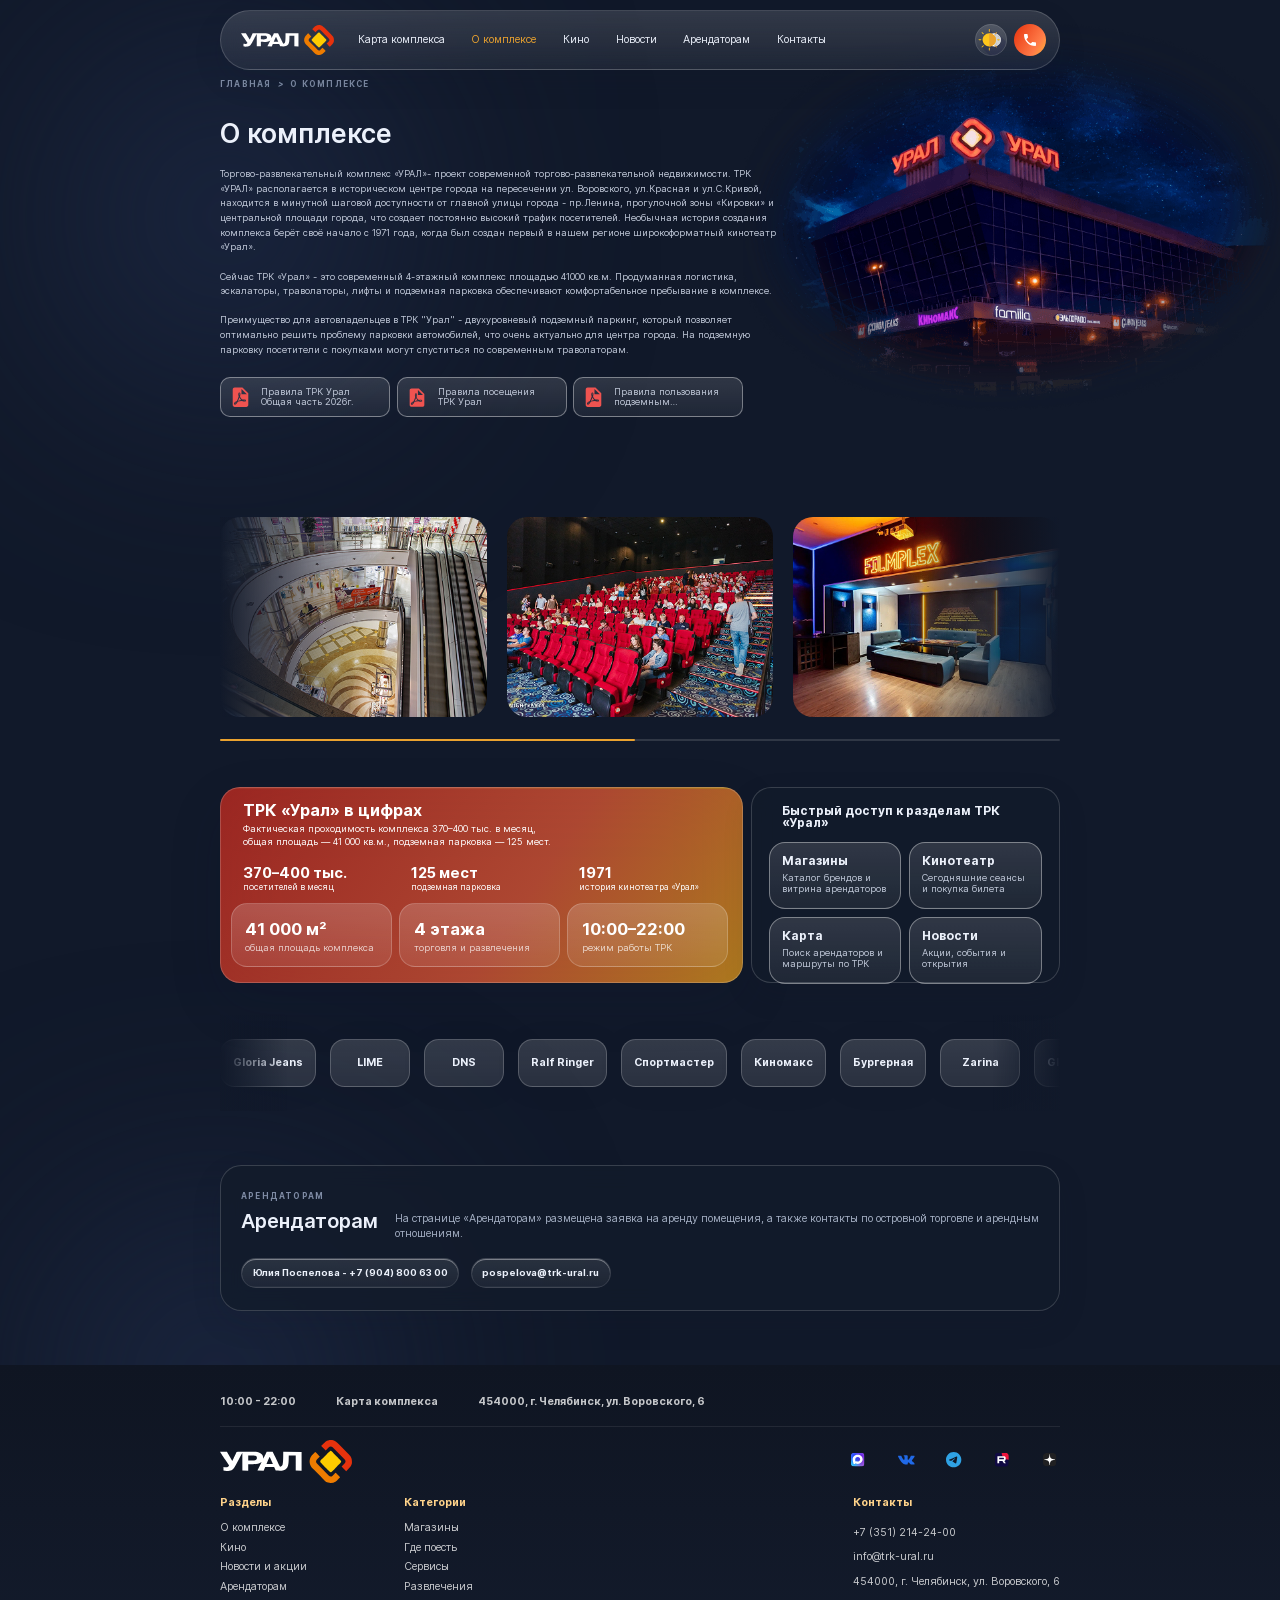
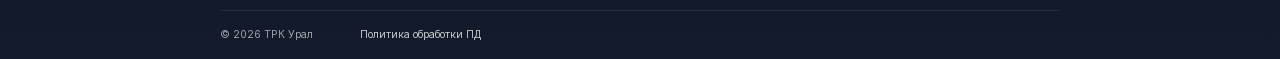
==== about.html @ a455db16 "added pages" ====
<!DOCTYPE html>
<html lang="en">
<head>
    <meta charset="UTF-8">
    <meta name="viewport" content="width=device-width, initial-scale=1.0">
    <link rel="shortcut icon" href="images/svg/favicon.svg" type="image/x-icon">
    <title>ТРК Урал</title>
    <link rel="stylesheet" href="css/normalize.css">
    <link rel="stylesheet" href="js/swiper/swiper-bundle.css">
    <link rel="stylesheet" href="js/fancybox/fancybox.css">
    <link rel="stylesheet" href="css/style.css">
</head>
<body class="dark">
    <header class="header">
        <div class="container header__content">
            <button class="header__burger-btn"><span></span><span></span><span></span></button>
            <a href="index.html" class="header-logo">
                <img src="images/svg/logo.svg" alt="" class="dark-element">
                <img src="images/svg/logo-light.svg" alt="" class="light-element">
            </a>
            <nav class="menu">
                <ul>
                    <li><a href="maps.html">Карта комплекса</a></li>
                    <li><a href="about.html" class="active">О комплексе</a></li>
                    <li><a href="javascript:void(0)">Кино</a></li>
                    <li><a href="news.html">Новости</a></li>
                    <li><a href="rents.html">Арендаторам</a></li>
                    <li><a href="contacts.html">Контакты</a></li>
                </ul>
            </nav>
            <div class="header__buttons">
                <button class="theme-change">
                    <img src="images/svg/theme-change.svg" alt="" class="dark-element">
                    <img src="images/svg/theme-change-light.svg" alt="" class="light-element">
                </button>
                <a href="tel:+73512142400" class="phone">
                    <img src="images/svg/phone.svg" alt="">
                    <span>+7 (351) 214-24-00</span>
                </a>
            </div>
        </div>
    </header>
    <div class="burger">
        <div class="container burger__wrapper">
            <div class="burger__content">
                <nav class="menu">
                    <ul>
                        <li><a href="maps.html">Карта комплекса</a></li>
                        <li><a href="about.html" class="active">О комплексе</a></li>
                        <li><a href="javascript:void(0)">Кино</a></li>
                        <li><a href="news.html">Новости</a></li>
                        <li><a href="rents.html">Арендаторам</a></li>
                        <li><a href="contacts.html">Контакты</a></li>
                    </ul>
                </nav>
                <a href="tel:+73512142400" class="phone">
                    <img src="images/svg/phone.svg" alt="">
                    <span>+7 (351) 214-24-00</span>
                </a>
                <div class="socials">
                    <a href="javascript:void(0)" class="socials__item">
                        <img src="images/svg/max-icon.svg" alt="">
                    </a>
                    <a href="javascript:void(0)" class="socials__item">
                        <img src="images/svg/vk-icon.svg" alt="">
                    </a>
                    <a href="javascript:void(0)" class="socials__item">
                        <img src="images/svg/tg-icon.svg" alt="">
                    </a>
                    <a href="javascript:void(0)" class="socials__item">
                        <img src="images/svg/rutube-icon.svg" alt="">
                    </a>
                    <a href="javascript:void(0)" class="socials__item">
                        <img src="images/svg/dzen-icon.svg" alt="">
                    </a>
                </div>
            </div>
        </div>
    </div>
    <main>
        <div class="container">
            <div class="breadcrumb">
                <div class="breadcrumb__content">
                    <div class="breadcrumb__item">
                        <a href="index.html">
                            <span>Главная</span>
                        </a>
                        <i>&nbsp;&gt;&nbsp;&nbsp;</i>
                    </div>
                    <div class="breadcrumb__item">
                        <span>О комплексе</span>
                    </div>
                </div>
                <div class="bg-light"></div>
            </div>
            <h1 class="title">О комплексе</h1>
            <section class="about">
                <div class="about__content">
                    <div class="about-text">
                        Торгово-развлекательный комплекс «УРАЛ»- проект современной торгово-развлекательной недвижимости. ТРК «УРАЛ» располагается в историческом центре города на пересечении ул. Воровского, ул.Красная и ул.С.Кривой, находится в минутной шаговой доступности от главной улицы города - пр.Ленина, прогулочной зоны «Кировки» и центральной площади города, что создает постоянно высокий трафик посетителей. Необычная история создания комплекса берёт своё начало с 1971 года, когда был создан первый в нашем регионе широкоформатный кинотеатр «Урал».
                        <br><br>Сейчас ТРК «Урал» - это современный 4-этажный комплекс площадью 41000 кв.м. Продуманная логистика, эскалаторы, траволаторы, лифты и подземная парковка обеспечивают комфортабельное пребывание в комплексе.
                        <br><br>Преимущество для автовладельцев в ТРК "Урал" - двухуровневый подземный паркинг, который позволяет оптимально решить проблему парковки автомобилей, что очень актуально для центра города. На подземную парковку посетители с покупками могут спуститься по современным траволаторам.
                    </div>
                    <div class="about__files">
                        <a href="javascript:void(0)" class="about__file"><span>Правила ТРК Урал Общая часть 2026г.</span></a>
                        <a href="javascript:void(0)" class="about__file"><span>Правила посещения ТРК Урал</span></a>
                        <a href="javascript:void(0)" class="about__file"><span>Правила пользования подземным паркингом</span></a>
                    </div>
                </div>
                <div class="about-image">
                    <picture class="dark-element">
                        <source srcset="images/about-img-mob.png" media="(max-width: 768px)">
                        <img src="images/about-img.png" alt="">
                    </picture>
                    <picture class="light-element">
                        <source srcset="images/about-img-light-mob.png" media="(max-width: 768px)">
                        <img src="images/about-img-light.png" alt="">
                    </picture>
                </div>
            </section>
            <section class="gallery">
                <div class="gallery__slider">
                    <div class="gallery-shadow"></div>
                    <div class="swiper">
                        <div class="swiper-wrapper">
                            <div class="swiper-slide">
                                <a href="images/gallery-img-1.jpg" class="gallery__item" data-fancybox="gallery">
                                    <img src="images/gallery-img-1.jpg" alt="">
                                </a>
                            </div>
                            <div class="swiper-slide">
                                <a href="images/gallery-img-2.jpg" class="gallery__item" data-fancybox="gallery">
                                    <img src="images/gallery-img-2.jpg" alt="">
                                </a>
                            </div>
                            <div class="swiper-slide">
                                <a href="images/gallery-img-3.jpg" class="gallery__item" data-fancybox="gallery">
                                    <img src="images/gallery-img-3.jpg" alt="">
                                </a>
                            </div>
                            <div class="swiper-slide">
                                <a href="images/gallery-img-1.jpg" class="gallery__item" data-fancybox="gallery">
                                    <img src="images/gallery-img-1.jpg" alt="">
                                </a>
                            </div>
                            <div class="swiper-slide">
                                <a href="images/gallery-img-2.jpg" class="gallery__item" data-fancybox="gallery">
                                    <img src="images/gallery-img-2.jpg" alt="">
                                </a>
                            </div>
                            <div class="swiper-slide">
                                <a href="images/gallery-img-3.jpg" class="gallery__item" data-fancybox="gallery">
                                    <img src="images/gallery-img-3.jpg" alt="">
                                </a>
                            </div>
                        </div>
                    </div>
                    <div class="slider-progressbar"></div>
                    <div class="gallery-shadow"></div>
                </div>
            </section>
            <section class="introduction">
                <div class="introduction__wrapper">
                    <div class="introduction__content">
                        <div class="introduction-stats">
                            <h3>ТРК «Урал» в цифрах</h3>
                            <p>Фактическая проходимость комплекса 370–400 тыс. в месяц, <br>общая площадь — 41 000 кв.м., подземная парковка — 125 мест.</p>
                            <div class="introduction-stats__items">
                                <div class="introduction-stats__item">
                                    <p>370–400 тыс.</p>
                                    <span>посетителей в месяц</span>
                                </div>
                                <div class="introduction-stats__item">
                                    <p>125 мест</p>
                                    <span>подземная парковка</span>
                                </div>
                                <div class="introduction-stats__item">
                                    <p>1971</p>
                                    <span>история кинотеатра «Урал»</span>
                                </div>
                            </div>
                            <div class="introduction-info">
                                <div class="introduction-info__item">
                                    <p>41 000 м²</p>
                                    <span>общая площадь комплекса</span>
                                </div>
                                <div class="introduction-info__item">
                                    <p>4 этажа</p>
                                    <span>торговля и развлечения</span>
                                </div>
                                <div class="introduction-info__item">
                                    <p>10:00–22:00</p>
                                    <span>режим работы ТРК</span>
                                </div>
                            </div>
                        </div>
                        <div class="introduction-quick">
                            <h3>Быстрый доступ к разделам ТРК «Урал»</h3>
                            <div class="introduction-quick__items">
                                <a href="shops.html" class="introduction-quick__item">
                                    Магазины
                                    <span>Каталог брендов и витрина арендаторов</span>
                                </a>
                                <a href="javascript:void(0)" class="introduction-quick__item">
                                    Кинотеатр
                                    <span>Сегодняшние сеансы и покупка билета</span>
                                </a>
                                <a href="maps.html" class="introduction-quick__item">
                                    Карта
                                    <span>Поиск арендаторов и маршруты по ТРК</span>
                                </a>
                                <a href="news.html" class="introduction-quick__item">
                                    Новости
                                    <span>Акции, события и открытия</span>
                                </a>
                            </div>
                        </div>
                    </div>
                    <div class="shops-list">
                        <div class="shops-list-shadow"></div>
                        <div class="swiper shops-list__slider">
                            <div class="swiper-wrapper">
                                <div class="swiper-slide"><a href="shop.html" class="shops-list__item">Zarina</a></div>
                                <div class="swiper-slide"><a href="shop.html" class="shops-list__item">Gloria Jeans</a></div>
                                <div class="swiper-slide"><a href="shop.html" class="shops-list__item">LIME</a></div>
                                <div class="swiper-slide"><a href="shop.html" class="shops-list__item">DNS</a></div>
                                <div class="swiper-slide"><a href="shop.html" class="shops-list__item">Ralf Ringer</a></div>
                                <div class="swiper-slide"><a href="shop.html" class="shops-list__item">Спортмастер</a></div>
                                <div class="swiper-slide"><a href="shop.html" class="shops-list__item">Киномакс</a></div>
                                <div class="swiper-slide"><a href="shop.html" class="shops-list__item">Бургерная</a></div>
                                <div class="swiper-slide"><a href="shop.html" class="shops-list__item">Zarina</a></div>
                                <div class="swiper-slide"><a href="shop.html" class="shops-list__item">Gloria Jeans</a></div>
                                <div class="swiper-slide"><a href="shop.html" class="shops-list__item">LIME</a></div>
                                <div class="swiper-slide"><a href="shop.html" class="shops-list__item">DNS</a></div>
                                <div class="swiper-slide"><a href="shop.html" class="shops-list__item">Ralf Ringer</a></div>
                                <div class="swiper-slide"><a href="shop.html" class="shops-list__item">Спортмастер</a></div>
                                <div class="swiper-slide"><a href="shop.html" class="shops-list__item">Киномакс</a></div>
                                <div class="swiper-slide"><a href="shop.html" class="shops-list__item">Бургерная</a></div>
                            </div>
                        </div>
                        <div class="shops-list-shadow"></div>
                    </div>
                </div>
            </section>
            <section class="rent-connect">
                <div class="rent-connect__content">
                    <h2 class="title-mini">Арендаторам</h2>
                    <div class="rent-connect__block">
                        <p class="title">Арендаторам</p>
                        <p class="rent-connect-text">На странице «Арендаторам» размещена заявка на аренду помещения, а также контакты по островной торговле и арендным отношениям.</p>
                    </div>
                    <div class="rent-connect__buttons">
                        <a href="tel:+79048006300" class="btn btn-bold">Юлия Поспелова - +7 (904) 800 63 00</a>
                        <a href="mailto:" class="btn btn-bold">pospelova@trk-ural.ru</a>
                    </div>
                </div>
                <div class="bg-light"></div>
            </section>
        </div>
    </main>
    <footer class="footer">
        <div class="container footer__wrapper">
            <div class="footer-top">
                <p>10:00 - 22:00</p>
                <a href="maps.html">Карта комплекса</a>
                <p>454000, г. Челябинск, ул. Воровского, 6</p>
            </div>
            <div class="footer__content">
                <div class="footer__links">
                    <a href="index.html" class="footer-logo">
                        <img src="images/svg/logo.svg" alt="">
                    </a>
                    <div class="socials">
                        <a href="javascript:void(0)" class="socials__item">
                            <img src="images/svg/max-icon.svg" alt="">
                        </a>
                        <a href="javascript:void(0)" class="socials__item">
                            <img src="images/svg/vk-icon.svg" alt="">
                        </a>
                        <a href="javascript:void(0)" class="socials__item">
                            <img src="images/svg/tg-icon.svg" alt="">
                        </a>
                        <a href="javascript:void(0)" class="socials__item">
                            <img src="images/svg/rutube-icon.svg" alt="">
                        </a>
                        <a href="javascript:void(0)" class="socials__item">
                            <img src="images/svg/dzen-icon.svg" alt="">
                        </a>
                    </div>
                </div>
                <div class="footer__menus">
                    <nav class="menu">
                        <p>Разделы</p>
                        <ul>
                            <li><a href="about.html">О комплексе</a></li>
                            <li><a href="javascript:void(0)">Кино</a></li>
                            <li><a href="news.html">Новости и акции</a></li>
                            <li><a href="rents.html">Арендаторам</a></li>
                        </ul>
                    </nav>
                    <nav class="menu">
                        <p>Категории</p>
                        <ul>
                            <li><a href="shops.html">Магазины</a></li>
                            <li><a href="shops.html">Где поесть</a></li>
                            <li><a href="shops.html">Сервисы</a></li>
                            <li><a href="shops.html">Развлечения</a></li>
                        </ul>
                    </nav>
                    <nav class="menu">
                        <p>Контакты</p>
                        <ul>
                            <li><a href="tel:+73512142400">+7 (351) 214-24-00</a></li>
                            <li><a href="mailto:info@trk-ural.ru">info@trk-ural.ru</a></li>
                            <li><a href="https://2gis.ru/chelyabinsk/search/%D0%A3%D0%BB.%D0%B2%D0%BE%D1%80%D0%BE%D0%B2%D1%81%D0%BA%D0%BE%D0%B3%D0%BE%206/firm/2111590608523434/61.394081%2C55.1573" target="_blank">454000, г. Челябинск, ул. Воровского, 6</a></li>
                        </ul>
                    </nav>
                </div>
            </div>
            <div class="footer-bottom">
                <p class="footer-copyright">© 2026 ТРК Урал</p>
                <a href="javascript:void(0)">Политика обработки ПД</a>
            </div>
        </div>
    </footer>
    <div class="up up-invisible">
        <svg viewBox="0 0 52 52" fill="none" xmlns="http://www.w3.org/2000/svg" class="dark-element">
            <circle cx="26" cy="26" r="26" fill="#F3F0F5" fill-opacity="0.2"/>
            <path d="M19 26L26 19M26 19L33 26M26 19V33" stroke="#121926" stroke-width="2" stroke-linecap="round" stroke-linejoin="round"/>
        </svg>
        <svg viewBox="0 0 52 52" fill="none" xmlns="http://www.w3.org/2000/svg" class="light-element">
            <circle cx="26" cy="26" r="26" fill="#A6A8AA" fill-opacity="0.2"/>
            <path d="M19 26L26 19M26 19L33 26M26 19V33" stroke="#121926" stroke-width="2" stroke-linecap="round" stroke-linejoin="round"/>
        </svg>
    </div>
    <script src="js/jquery/jquery-3.7.1.min.js"></script>
    <script src="js/jquery/jquery.form.min.js"></script>
    <script src="js/jquery/jquery.inputmask.min.js"></script>
    <script src="js/swiper/swiper-bundle.js"></script>
    <script src="js/fancybox/fancybox.umd.js"></script>
    <script src="js/index.js"></script>
</body>
</html>
---- css/style.css ----
@font-face {
  font-family: "Inter";
  src: url("../fonts/Inter/Inter-BoldItalic.eot");
  src: local("Inter Bold Italic"), local("Inter-BoldItalic"), url("../fonts/Inter/Inter-BoldItalic.eot?#iefix") format("embedded-opentype"), url("../fonts/Inter/Inter-BoldItalic.woff2") format("woff2"), url("../fonts/Inter/Inter-BoldItalic.woff") format("woff"), url("../fonts/Inter/Inter-BoldItalic.ttf") format("truetype");
  font-weight: bold;
  font-style: italic;
}
@font-face {
  font-family: "Inter";
  src: url("../fonts/Inter/Inter-MediumItalic.eot");
  src: local("Inter Medium Italic"), local("Inter-MediumItalic"), url("../fonts/Inter/Inter-MediumItalic.eot?#iefix") format("embedded-opentype"), url("../fonts/Inter/Inter-MediumItalic.woff2") format("woff2"), url("../fonts/Inter/Inter-MediumItalic.woff") format("woff"), url("../fonts/Inter/Inter-MediumItalic.ttf") format("truetype");
  font-weight: 500;
  font-style: italic;
}
@font-face {
  font-family: "Inter";
  src: url("../fonts/Inter/Inter-ThinItalicBETA.eot");
  src: local("Inter Thin Italic BETA"), local("Inter-ThinItalicBETA"), url("../fonts/Inter/Inter-ThinItalicBETA.eot?#iefix") format("embedded-opentype"), url("../fonts/Inter/Inter-ThinItalicBETA.woff2") format("woff2"), url("../fonts/Inter/Inter-ThinItalicBETA.woff") format("woff"), url("../fonts/Inter/Inter-ThinItalicBETA.ttf") format("truetype");
  font-weight: 100;
  font-style: italic;
}
@font-face {
  font-family: "Inter";
  src: url("../fonts/Inter/Inter-Regular.eot");
  src: local("Inter Regular"), local("Inter-Regular"), url("../fonts/Inter/Inter-Regular.eot?#iefix") format("embedded-opentype"), url("../fonts/Inter/Inter-Regular.woff2") format("woff2"), url("../fonts/Inter/Inter-Regular.woff") format("woff"), url("../fonts/Inter/Inter-Regular.ttf") format("truetype");
  font-weight: normal;
  font-style: normal;
}
@font-face {
  font-family: "Inter";
  src: url("../fonts/Inter/Inter-Black.eot");
  src: local("Inter Black"), local("Inter-Black"), url("../fonts/Inter/Inter-Black.eot?#iefix") format("embedded-opentype"), url("../fonts/Inter/Inter-Black.woff2") format("woff2"), url("../fonts/Inter/Inter-Black.woff") format("woff"), url("../fonts/Inter/Inter-Black.ttf") format("truetype");
  font-weight: 900;
  font-style: normal;
}
@font-face {
  font-family: "Inter";
  src: url("../fonts/Inter/Inter-BlackItalic.eot");
  src: local("Inter Black Italic"), local("Inter-BlackItalic"), url("../fonts/Inter/Inter-BlackItalic.eot?#iefix") format("embedded-opentype"), url("../fonts/Inter/Inter-BlackItalic.woff2") format("woff2"), url("../fonts/Inter/Inter-BlackItalic.woff") format("woff"), url("../fonts/Inter/Inter-BlackItalic.ttf") format("truetype");
  font-weight: 900;
  font-style: italic;
}
@font-face {
  font-family: "Inter";
  src: url("../fonts/Inter/Inter-LightBETA.eot");
  src: local("Inter Light BETA"), local("Inter-LightBETA"), url("../fonts/Inter/Inter-LightBETA.eot?#iefix") format("embedded-opentype"), url("../fonts/Inter/Inter-LightBETA.woff2") format("woff2"), url("../fonts/Inter/Inter-LightBETA.woff") format("woff"), url("../fonts/Inter/Inter-LightBETA.ttf") format("truetype");
  font-weight: 300;
  font-style: normal;
}
@font-face {
  font-family: "Inter";
  src: url("../fonts/Inter/Inter-SemiBold.eot");
  src: local("Inter Semi Bold"), local("Inter-SemiBold"), url("../fonts/Inter/Inter-SemiBold.eot?#iefix") format("embedded-opentype"), url("../fonts/Inter/Inter-SemiBold.woff2") format("woff2"), url("../fonts/Inter/Inter-SemiBold.woff") format("woff"), url("../fonts/Inter/Inter-SemiBold.ttf") format("truetype");
  font-weight: 600;
  font-style: normal;
}
@font-face {
  font-family: "Inter";
  src: url("../fonts/Inter/Inter-ExtraBoldItalic.eot");
  src: local("Inter Extra Bold Italic"), local("Inter-ExtraBoldItalic"), url("../fonts/Inter/Inter-ExtraBoldItalic.eot?#iefix") format("embedded-opentype"), url("../fonts/Inter/Inter-ExtraBoldItalic.woff2") format("woff2"), url("../fonts/Inter/Inter-ExtraBoldItalic.woff") format("woff"), url("../fonts/Inter/Inter-ExtraBoldItalic.ttf") format("truetype");
  font-weight: 800;
  font-style: italic;
}
@font-face {
  font-family: "Inter";
  src: url("../fonts/Inter/Inter-Bold.eot");
  src: local("Inter Bold"), local("Inter-Bold"), url("../fonts/Inter/Inter-Bold.eot?#iefix") format("embedded-opentype"), url("../fonts/Inter/Inter-Bold.woff2") format("woff2"), url("../fonts/Inter/Inter-Bold.woff") format("woff"), url("../fonts/Inter/Inter-Bold.ttf") format("truetype");
  font-weight: bold;
  font-style: normal;
}
@font-face {
  font-family: "Inter";
  src: url("../fonts/Inter/Inter-ExtraLightItalicBETA.eot");
  src: local("Inter Extra Light Italic BETA"), local("Inter-ExtraLightItalicBETA"), url("../fonts/Inter/Inter-ExtraLightItalicBETA.eot?#iefix") format("embedded-opentype"), url("../fonts/Inter/Inter-ExtraLightItalicBETA.woff2") format("woff2"), url("../fonts/Inter/Inter-ExtraLightItalicBETA.woff") format("woff"), url("../fonts/Inter/Inter-ExtraLightItalicBETA.ttf") format("truetype");
  font-weight: 200;
  font-style: italic;
}
@font-face {
  font-family: "Inter";
  src: url("../fonts/Inter/Inter-ExtraLightBETA.eot");
  src: local("Inter Extra Light BETA"), local("Inter-ExtraLightBETA"), url("../fonts/Inter/Inter-ExtraLightBETA.eot?#iefix") format("embedded-opentype"), url("../fonts/Inter/Inter-ExtraLightBETA.woff2") format("woff2"), url("../fonts/Inter/Inter-ExtraLightBETA.woff") format("woff"), url("../fonts/Inter/Inter-ExtraLightBETA.ttf") format("truetype");
  font-weight: 200;
  font-style: normal;
}
@font-face {
  font-family: "Inter";
  src: url("../fonts/Inter/Inter-ExtraBold.eot");
  src: local("Inter Extra Bold"), local("Inter-ExtraBold"), url("../fonts/Inter/Inter-ExtraBold.eot?#iefix") format("embedded-opentype"), url("../fonts/Inter/Inter-ExtraBold.woff2") format("woff2"), url("../fonts/Inter/Inter-ExtraBold.woff") format("woff"), url("../fonts/Inter/Inter-ExtraBold.ttf") format("truetype");
  font-weight: 800;
  font-style: normal;
}
@font-face {
  font-family: "Inter";
  src: url("../fonts/Inter/Inter-ThinBETA.eot");
  src: local("Inter Thin BETA"), local("Inter-ThinBETA"), url("../fonts/Inter/Inter-ThinBETA.eot?#iefix") format("embedded-opentype"), url("../fonts/Inter/Inter-ThinBETA.woff2") format("woff2"), url("../fonts/Inter/Inter-ThinBETA.woff") format("woff"), url("../fonts/Inter/Inter-ThinBETA.ttf") format("truetype");
  font-weight: 100;
  font-style: normal;
}
@font-face {
  font-family: "Inter";
  src: url("../fonts/Inter/Inter-LightItalicBETA.eot");
  src: local("Inter Light Italic BETA"), local("Inter-LightItalicBETA"), url("../fonts/Inter/Inter-LightItalicBETA.eot?#iefix") format("embedded-opentype"), url("../fonts/Inter/Inter-LightItalicBETA.woff2") format("woff2"), url("../fonts/Inter/Inter-LightItalicBETA.woff") format("woff"), url("../fonts/Inter/Inter-LightItalicBETA.ttf") format("truetype");
  font-weight: 300;
  font-style: italic;
}
@font-face {
  font-family: "Inter";
  src: url("../fonts/Inter/Inter-Italic.eot");
  src: local("Inter Italic"), local("Inter-Italic"), url("../fonts/Inter/Inter-Italic.eot?#iefix") format("embedded-opentype"), url("../fonts/Inter/Inter-Italic.woff2") format("woff2"), url("../fonts/Inter/Inter-Italic.woff") format("woff"), url("../fonts/Inter/Inter-Italic.ttf") format("truetype");
  font-weight: normal;
  font-style: italic;
}
@font-face {
  font-family: "Inter";
  src: url("../fonts/Inter/Inter-SemiBoldItalic.eot");
  src: local("Inter Semi Bold Italic"), local("Inter-SemiBoldItalic"), url("../fonts/Inter/Inter-SemiBoldItalic.eot?#iefix") format("embedded-opentype"), url("../fonts/Inter/Inter-SemiBoldItalic.woff2") format("woff2"), url("../fonts/Inter/Inter-SemiBoldItalic.woff") format("woff"), url("../fonts/Inter/Inter-SemiBoldItalic.ttf") format("truetype");
  font-weight: 600;
  font-style: italic;
}
@font-face {
  font-family: "Inter";
  src: url("../fonts/Inter/Inter-Medium.eot");
  src: local("Inter Medium"), local("Inter-Medium"), url("../fonts/Inter/Inter-Medium.eot?#iefix") format("embedded-opentype"), url("../fonts/Inter/Inter-Medium.woff2") format("woff2"), url("../fonts/Inter/Inter-Medium.woff") format("woff"), url("../fonts/Inter/Inter-Medium.ttf") format("truetype");
  font-weight: 500;
  font-style: normal;
}
html {
  overflow-x: hidden;
  font-size: 0.5208333333vw;
}
@media (max-width: 992px) {
  html {
    font-size: 1.3020833333vw;
  }
}
@media (max-width: 768px) {
  html {
    font-size: 1.7361111111vw;
  }
}
@media (max-width: 576px) {
  html {
    font-size: 2.6666666667vw;
  }
}

*:has(> .dark-element),
*:has(> .light-element) {
  position: relative;
}

.dark-element,
.light-element {
  transition: all 0.2s linear;
}

body:not(.light), body.dark {
  --color-background: #11192A;
  --color-primary: #ECF1FB;
  --color-secondary: #7F8CA5;
  --color-text: #A5B0C4;
  --color-text-secondary: #C2CADA;
  --color-block-background: rgba(19, 27, 43, 0.78);
  --color-block-border: rgba(255, 255, 255, 0.16);
}
body:not(.light) .light-element, body.dark .light-element {
  position: absolute;
  pointer-events: none;
  opacity: 0;
}
body.light {
  --color-background: #EEF3F9;
  --color-primary: #121926;
  --color-secondary: #8FA0BB;
  --color-text: #67748B;
  --color-text-secondary: #121926;
  --color-block-background: rgba(255, 255, 255, 0.78);
  --color-block-border: rgba(255, 255, 255, 0.52);
}
body.light .dark-element {
  position: absolute;
  pointer-events: none;
  opacity: 0;
}
body {
  font-family: "Inter", Arial, sans-serif;
  font-size: 1.6rem;
  background: var(--color-background);
  transition: background 0.2s linear;
  overflow-x: hidden;
}
body.noscroll {
  position: fixed;
  width: 100%;
  height: 100%;
  overflow-y: hidden;
}
body.index-page main {
  padding-top: 0;
}
body::-webkit-scrollbar {
  width: 1.5rem;
  background-color: var(--color-background);
}
@media (max-width: 992px) {
  body::-webkit-scrollbar {
    width: 1rem;
  }
}
body::-webkit-scrollbar-thumb {
  background-color: var(--color-secondary);
  border-radius: 0.5rem;
}

main {
  min-height: calc(100dvh - 44.1rem);
  box-sizing: border-box;
  padding-top: 11.7rem;
}
@media (max-width: 992px) {
  main {
    min-height: calc(100dvh - 38rem);
    padding-top: 7.6rem;
  }
}
@media (max-width: 768px) {
  main {
    min-height: calc(100dvh - 56.6rem);
  }
}
@media (max-width: 576px) {
  main {
    min-height: calc(100dvh - 61.8rem);
  }
}

h1, h2 {
  font-family: "Inter", Arial, sans-serif;
  font-weight: 600;
  color: #000;
}

h1 {
  font-size: 4rem;
  line-height: 3.5rem;
}
@media lg {
  h1 {
    font-size: 3rem;
    line-height: 2.5rem;
  }
}

h2 {
  font-size: 3rem;
  line-height: 2.5rem;
}
@media lg {
  h2 {
    font-weight: 500;
    font-size: 2.5rem;
    line-height: 2rem;
  }
}

p {
  font-weight: 400;
  font-size: 1.6rem;
  line-height: 2.2rem;
  margin: 0;
}
@media (max-width: 992px) {
  p {
    font-size: 1.4rem;
    line-height: 1.8rem;
  }
}

a {
  font-weight: 400;
  font-size: 1.6rem;
  text-decoration: none;
  color: #EAA22F;
  transition: all 0.2s linear;
}
a:hover {
  color: #FF5B47;
}

.container {
  max-width: 126rem;
  width: 100%;
  margin: 0 auto;
}
@media (max-width: 992px) {
  .container {
    width: calc(100% - 2.8rem);
    margin: 0 1.4rem;
  }
}

.theme-change {
  display: flex;
  width: 4.8rem;
  height: 4.8rem;
  background-color: transparent;
  padding: 0;
  border: none;
  border-radius: 50%;
  outline: none;
  cursor: pointer;
}
@media (max-width: 992px) {
  .theme-change {
    width: 4.2rem;
    height: 4.2rem;
  }
}
.theme-change img {
  width: 100%;
  height: 100%;
  object-fit: contain;
  object-position: center;
}

body:not(.light) .bg-light, body.dark .bg-light {
  opacity: 1;
}
body.light .bg-light {
  opacity: 0;
}

.bg-light {
  position: absolute;
  width: 47.7rem;
  height: 47.7rem;
  background-color: #1D2945;
  border-radius: 50%;
  filter: blur(125px);
  pointer-events: none;
  z-index: -1;
  transition: all 0.2s linear;
}
@media (max-width: 992px) {
  .bg-light {
    display: none;
  }
}

.anchor {
  position: absolute;
  top: -15rem;
}
@media (max-width: 992px) {
  .anchor {
    top: -10rem;
  }
}

body:not(.light) .btn, body.dark .btn {
  --color-btn-all: #EAA22F;
  --color-btn-all-border: rgba(255, 255, 255, 0.36);
  --color-btn-bold-border: rgba(255, 255, 255, 0.1);
  --color-btn-card: #fff;
  --color-btn-card-bg: linear-gradient(0deg, rgba(255, 255, 255, 0.12), rgba(255, 255, 255, 0.24));
  --color-btn-card-border: rgba(255, 255, 255, 0.36);
  --color-btn-more-bg: rgba(127, 140, 165, 0.2);
}
body.light .btn {
  --color-btn-all: #121926;
  --color-btn-all-border: rgba(17, 24, 39, 0.08);
  --color-btn-bold-border: #E0E1E2;
  --color-btn-card: #67748B;
  --color-btn-card-bg: #E5E5E5;
  --color-btn-card-border: transparent;
  --color-btn-more-bg: #fff;
}

.btn {
  font-weight: 700;
  font-size: 1.6rem;
  color: #fff;
  position: relative;
  display: flex;
  justify-content: center;
  align-items: center;
  width: fit-content;
  height: 5.4rem;
  background: #FF5B47 linear-gradient(136deg, #FF5B47 0%, #FF7B48 23%, #FFB339 33%, #FFB339 66%, #FF7B48 89%, #FF5B47 100%);
  background-size: 300%;
  box-sizing: border-box;
  box-shadow: 0 1.6rem 3.4rem 0 rgba(213, 43, 30, 0.24);
  padding: 0 3.8rem;
  border: none;
  border-radius: 10rem;
  outline: none;
  transition: background-position 0.5s ease-in-out;
  cursor: pointer;
}
.btn:hover {
  color: #fff;
  background-position: right;
}
.btn:active {
  transition: none;
  background-position: center;
}
.btn-border {
  background: linear-gradient(0deg, rgba(255, 255, 255, 0.08) 0%, rgba(255, 255, 255, 0.16) 50%, rgba(255, 255, 255, 0.16) 100%);
  background-size: 100% 200%;
  background-position: bottom;
  backdrop-filter: blur(4px);
  box-shadow: none;
  border: rgba(255, 255, 255, 0.16) 1px solid;
  transition: background-position 0.2s ease-in-out, border-color 0.2s ease-in-out;
}
.btn-border:hover {
  background-position: top;
  border-color: rgba(255, 255, 255, 0.5);
}
.btn-border:active {
  background: rgba(255, 255, 255, 0.3);
  background-position: top;
}
.btn-all {
  color: var(--color-btn-all);
  background: linear-gradient(0deg, rgba(255, 255, 255, 0.12) 0%, rgba(255, 255, 255, 0.24) 50%, rgba(255, 255, 255, 0.24) 100%);
  background-size: 100% 200%;
  background-position: bottom;
  box-shadow: none;
  padding: 0 2.2rem;
  border: var(--color-btn-all-border) 1px solid;
  transition: background-position 0.2s ease-in-out, border-color 0.2s ease-in-out, color 0.2s ease-in-out;
}
.btn-all:hover {
  color: #FF5B47;
  background-position: top;
}
.btn-bold {
  font-size: 1.4rem;
  color: var(--color-primary);
  height: 4.4rem;
  background: linear-gradient(0deg, rgba(255, 255, 255, 0.05) 0%, rgba(255, 255, 255, 0.1) 50%, rgba(255, 255, 255, 0.1) 100%);
  background-size: 100% 200%;
  background-position: bottom;
  box-shadow: inset 0 1px rgba(255, 255, 255, 0.38);
  padding: 0 1.6rem;
  border: var(--color-btn-bold-border) 1px solid;
  transition: background-position 0.2s ease-in-out, border-color 0.2s ease-in-out, color 0.2s ease-in-out;
}
.btn-bold:hover {
  color: #EAA22F;
}
.btn-back {
  font-weight: 400;
  color: var(--color-secondary);
  height: 4.8rem;
  background: transparent;
  box-shadow: none;
  padding: 0 2.8rem 0 5.2rem;
  border: var(--color-secondary) 1px solid;
  transition: all 0.2s linear;
}
.btn-back:hover {
  color: #EAA22F;
}
.btn-back::before {
  content: "";
  position: absolute;
  width: 1.2rem;
  height: 1.7rem;
  background: url(../images/svg/btn-back-icon.svg) no-repeat center/contain;
  transform: translateY(-50%);
  top: 50%;
  left: 1.6rem;
}
.btn-card {
  font-size: 1.6rem;
  color: var(--color-btn-card);
  width: 100%;
  background: transparent;
  box-shadow: none;
  transition: color 0.2s linear, box-shadow 0.3s ease-in-out;
}
.btn-card:hover {
  color: #fff;
  box-shadow: 0 1.6rem 3.4rem 0 rgba(213, 43, 30, 0.24);
}
.btn-card:hover::before {
  opacity: 0;
}
.btn-card:hover::after {
  opacity: 1;
}
.btn-card::before, .btn-card::after {
  content: "";
  position: absolute;
  width: 100%;
  height: 100%;
  border-radius: 10rem;
  box-sizing: border-box;
  transition: all 0.3s ease-in-out;
  top: 0;
  left: 0;
}
.btn-card::before {
  background: var(--color-btn-card-bg);
  border: var(--color-btn-card-border) 1px solid;
  z-index: -1;
}
.btn-card::after {
  background: #FF5B47 linear-gradient(136deg, #FF5B47 0%, #FF7B48 68%, #FFB339 100%);
  opacity: 0;
  z-index: -1;
}
.btn-more {
  color: #EAA22F;
  width: 100%;
  background: var(--color-block-background);
  backdrop-filter: blur(11px);
  box-shadow: 0 1.8rem 4.4rem 0 rgba(16, 24, 40, 0.12);
  border: var(--color-block-border) 1px solid;
  transition: all 0.2s linear;
}
.btn-more:hover {
  color: #FF5B47;
  background: var(--color-btn-more-bg);
}

.menu {
  height: 100%;
}
.menu ul {
  list-style: none;
  display: flex;
  height: 100%;
  padding-left: 0;
  margin: 0;
}
.menu ul li {
  height: 100%;
}
.menu ul li a {
  font-size: 1.6rem;
  color: var(--color-primary);
  display: flex;
  align-items: center;
  height: 100%;
  padding: 0 2rem;
}
.menu ul li a:hover, .menu ul li a.active {
  color: #EAA22F;
}

.phone {
  flex-shrink: 0;
  display: flex;
  justify-content: center;
  align-items: center;
  gap: 0.8rem;
  height: 5rem;
  background: linear-gradient(128deg, #FF5B47 0%, #FF7B48 70%, #FFB339 100%);
  box-sizing: border-box;
  padding: 0 2rem;
  border-radius: 1.5rem;
}
.phone img {
  width: 2.4rem;
  height: 2.4rem;
  object-fit: contain;
  object-position: center;
}
.phone span {
  font-weight: 700;
  font-size: 1.8rem;
  color: #fff;
}

.socials {
  display: flex;
  justify-content: center;
  align-items: center;
  gap: 4.2rem;
}
.socials__item {
  display: flex;
  width: 3rem;
  height: 3rem;
}
.socials__item:hover img {
  filter: drop-shadow(0 0 1rem var(--color-secondary));
}
.socials__item img {
  width: 100%;
  height: 100%;
  object-fit: contain;
  object-position: center;
  transition: all 0.2s linear;
}

body:not(.light) .form, body.dark .form {
  --color-form-select-bg: transparent;
  --color-form-select-border: #6B7180;
  --color-form-input-border: rgba(255, 255, 255, 0.2);
}
body.light .form {
  --color-form-select-bg: rgba(107, 113, 128, 0.08);
  --color-form-select-border: rgba(107, 113, 128, 0.5);
  --color-form-input-border: #D0D1D3;
}

.form-input {
  position: relative;
  display: flex;
  flex-direction: column;
  max-width: 25.2rem;
  width: 100%;
}
.form-input label {
  font-size: 1.4rem;
  margin-bottom: 0.7rem;
  color: var(--color-text);
  transition: all 0.2s linear;
}
@media (max-width: 992px) {
  .form-input label {
    margin-bottom: 0.3rem;
  }
}
.form-input label:has(+ input:focus) {
  color: #EAA22F;
}
.form-input input {
  font-size: 1.6rem;
  color: var(--color-primary);
  width: 100%;
  height: 5rem;
  background-color: rgba(15, 22, 38, 0.02);
  box-sizing: border-box;
  padding: 0 1.4rem;
  border: var(--color-form-input-border) 1px solid;
  border-radius: 1rem;
  outline: none;
  transition: all 0.2s linear;
}
@media (max-width: 992px) {
  .form-input input {
    height: 4.5rem;
  }
}
.form-input input::placeholder {
  color: var(--color-text);
}
.form-input input:focus {
  border-color: #EAA22F;
}
.form-textarea {
  position: relative;
  display: flex;
  flex-direction: column;
  max-width: 55.4rem;
  width: 100%;
}
.form-textarea label {
  font-size: 1.4rem;
  margin-bottom: 0.7rem;
  color: var(--color-text);
  transition: all 0.2s linear;
}
.form-textarea label:has(+ textarea:focus) {
  color: #EAA22F;
}
.form-textarea textarea {
  font-size: 1.6rem;
  color: var(--color-primary);
  width: 100%;
  min-height: 10.4rem;
  background-color: rgba(15, 22, 38, 0.02);
  box-sizing: border-box;
  padding: 1.4rem;
  border: var(--color-form-input-border) 1px solid;
  border-radius: 1rem;
  resize: vertical;
  outline: none;
  transition: all 0.2s linear;
}
.form-textarea textarea::placeholder {
  color: var(--color-text);
}
.form-textarea textarea:focus {
  border-color: #EAA22F;
}
.form-select {
  position: relative;
  display: flex;
  max-width: 20rem;
  width: 100%;
  height: 4.8rem;
}
.form-select::before {
  content: "";
  position: absolute;
  width: 2.4rem;
  height: 1.2rem;
  background: url(../images/svg/select-arrow.svg) no-repeat center/contain;
  pointer-events: none;
  transform: translateY(-50%);
  top: 50%;
  right: 1.8rem;
}
@media (max-width: 992px) {
  .form-select::before {
    right: 1.4rem;
  }
}
.form-select select {
  font-weight: 500;
  font-size: 1.6rem;
  color: #EAA22F;
  width: 100%;
  height: 100%;
  background-color: var(--color-form-select-bg);
  box-sizing: border-box;
  padding-left: 2.5rem;
  border: var(--color-form-select-border) 1px solid;
  border-radius: 10rem;
  cursor: pointer;
  appearance: none;
  outline: none;
  transition: all 0.2s linear;
}
@media (max-width: 992px) {
  .form-select select {
    padding-left: 1.6rem;
  }
}
.form-warning {
  font-size: 1.6rem;
  color: var(--color-text);
  position: relative;
  padding-left: 4.6rem;
  transition: all 0.2s linear;
}
@media (max-width: 992px) {
  .form-warning {
    font-size: 1.4rem;
    padding-left: 4.1rem;
  }
}
.form-warning::before {
  content: "";
  position: absolute;
  width: 3.6rem;
  height: 3.8rem;
  background: url(../images/svg/form-warning-icon.svg) no-repeat center/contain;
  left: 0;
  bottom: -0.5rem;
}

.checkbox {
  display: flex;
  max-width: 55.4rem;
}
.checkbox label {
  position: relative;
  width: 100%;
  box-sizing: border-box;
  padding-left: 3.4rem;
  cursor: pointer;
}
.checkbox label, .checkbox label a {
  font-size: 1.4rem;
  line-height: 1.6rem;
  color: #4F596D;
}
.checkbox label a:hover {
  color: #EAA22F;
}
.checkbox label::before, .checkbox label::after {
  content: "";
  position: absolute;
  width: 2.2rem;
  height: 2.2rem;
  transition: all 0.1s linear;
  top: 0;
  left: 0;
}
.checkbox label::before {
  background: url(../images/svg/checkbox.svg) no-repeat center/contain;
}
.checkbox label::after {
  background: url(../images/svg/checkbox-active.svg) no-repeat center/contain;
  opacity: 0;
}
.checkbox input {
  display: none;
}
.checkbox input:checked + label::after {
  opacity: 1;
}

.index-page .title {
  font-size: 4rem;
}
@media (max-width: 992px) {
  .index-page .title {
    font-size: 2.8rem;
    line-height: 2.8rem;
    padding-left: 1.4rem;
  }
}
@media (max-width: 992px) {
  .index-page .title-mini {
    padding-left: 1.4rem;
  }
}

.title {
  font-weight: 600;
  font-size: 3rem;
  line-height: 5rem;
  text-wrap: balance;
  color: var(--color-primary);
  margin: 0 0 2.5rem;
  transition: all 0.2s linear;
}
@media (max-width: 992px) {
  .title {
    font-size: 2.5rem;
    line-height: 2.5rem;
    margin: 0 0 1.5rem;
  }
}
.title-mini {
  font-weight: 700;
  font-size: 1.2rem;
  text-transform: uppercase;
  letter-spacing: 0.18rem;
  color: var(--color-secondary);
  margin: 0 0 2.5rem;
  transition: all 0.2s linear;
}
@media (max-width: 992px) {
  .title-mini {
    margin: 0 0 1.5rem;
  }
}
.title-mini:has(+ .title) {
  margin: 0;
}
@media (max-width: 992px) {
  .title-mini:has(+ .title) {
    margin: 0 0 1.5rem;
  }
}

h1.title {
  font-size: 4rem;
}
@media (max-width: 992px) {
  h1.title {
    font-size: 2.5rem;
    line-height: 2.5rem;
    padding-left: 0;
    margin-bottom: 2.5rem;
  }
}

body:not(.light) .slider-progressbar, body.dark .slider-progressbar {
  --color-progressbar-bg: #303745;
}
body.light .slider-progressbar {
  --color-progressbar-bg: #DAE4EE;
}

.slider-progressbar {
  position: absolute;
  width: 100% !important;
  height: 0.3rem !important;
  background-color: var(--color-progressbar-bg);
  border-radius: 10rem;
  transition: background-color 0.2s linear;
  transform: translateX(-50%);
  top: auto !important;
  left: 50% !important;
  bottom: 0;
}
.slider-progressbar span, .slider-progressbar div {
  background-color: #EAA22F !important;
  border-radius: 10rem;
}

body.light .gallery-shadow::before {
  opacity: 0;
}
body.light .gallery-shadow::after {
  opacity: 1;
}

.gallery {
  margin-bottom: 7rem;
}
@media (max-width: 992px) {
  .gallery {
    margin-bottom: 6rem;
  }
}
.gallery__slider {
  position: relative;
  padding-bottom: 3.5rem;
}
@media (max-width: 992px) {
  .gallery__slider {
    padding-bottom: 3rem;
  }
}
@media (max-width: 992px) {
  .gallery__slider .swiper {
    overflow: visible;
  }
}
@media (max-width: 992px) {
  .gallery__slider .swiper-slide {
    width: auto !important;
  }
}
.gallery-shadow {
  position: absolute;
  width: 24rem;
  height: calc(100% - 3.5rem);
  z-index: 2;
  pointer-events: none;
  top: 0;
}
@media (max-width: 992px) {
  .gallery-shadow {
    display: none;
  }
}
.gallery-shadow::before, .gallery-shadow::after {
  content: "";
  position: absolute;
  width: 100%;
  height: 100%;
  transition: opacity 0.2s linear;
  top: 0;
  left: 0;
}
.gallery-shadow:first-of-type {
  left: 0;
}
.gallery-shadow:first-of-type::before {
  background: linear-gradient(90deg, #11192A, transparent);
}
.gallery-shadow:first-of-type::after {
  background: linear-gradient(90deg, #EEF3F9, transparent);
  opacity: 0;
}
.gallery-shadow:last-of-type {
  right: 0;
}
.gallery-shadow:last-of-type::before {
  background: linear-gradient(-90deg, #11192A, transparent);
}
.gallery-shadow:last-of-type::after {
  background: linear-gradient(-90deg, #EEF3F9, transparent);
  opacity: 0;
}
.gallery__item {
  display: flex;
  width: 100%;
  height: 30rem;
  border-radius: 3rem;
  outline: none;
}
@media (max-width: 992px) {
  .gallery__item {
    width: 30.5rem;
    height: 22.4rem;
  }
}
.gallery__item img {
  width: 100%;
  height: 100%;
  object-fit: cover;
  object-position: center;
  border-radius: inherit;
}

body:not(.light) .table, body.dark .table {
  --color-table-border: #373E4A;
  --color-table-odd-bg: #1D273F;
  --color-table-control-scroll-bg: #565D6E;
  --color-table-control-btn-bg: #0F1726;
  --color-table-control-btn-border: #383E4B;
}
body.light .table {
  --color-table-border: #E0E4E8;
  --color-table-odd-bg: #fff;
  --color-table-control-scroll-bg: #E0E4E8;
  --color-table-control-btn-bg: #fff;
  --color-table-control-btn-border: #E0E4E8;
  border-color: var(--color-table-border);
}

.table {
  position: relative;
  width: 100%;
}
@media (max-width: 992px) {
  .table {
    width: calc(100% + 2.8rem);
    margin-left: -1.4rem;
  }
}
.table__content {
  width: 100%;
}
@media (max-width: 992px) {
  .table__content {
    overflow-x: scroll;
  }
}
.table__content::-webkit-scrollbar {
  display: none;
}
.table::before {
  content: none;
  position: absolute;
  width: 4.5rem;
  height: 100%;
  background: linear-gradient(90deg, transparent, var(--color-background));
  transition: all 0.2s linear;
  z-index: 1;
  top: 0;
  right: 0;
}
@media (max-width: 992px) {
  .table::before {
    content: "";
  }
}
.table__item {
  width: 100%;
  backdrop-filter: blur(11px);
  box-sizing: border-box;
  box-shadow: 0 1.8rem 4.4rem 0 rgba(16, 24, 40, 0.12);
  border: var(--color-block-border) 1px solid;
  border-radius: 2.5rem;
}
@media (max-width: 992px) {
  .table__item {
    width: max-content;
    backdrop-filter: none;
    box-shadow: none;
    margin: 0 1.4rem;
  }
}
.table table {
  width: 100%;
  border-collapse: collapse;
  transition: all 0.2s linear;
}
@media (max-width: 992px) {
  .table table {
    width: max-content;
  }
}
.table table tr td {
  padding: 0;
  border-bottom: var(--color-table-border) 1px solid;
  border-right: var(--color-table-border) 1px solid;
}
.table table tr td:last-of-type {
  border-right: none;
}
.table table tr td div {
  font-size: 1.6rem;
  color: var(--color-primary);
  display: flex;
  justify-content: center;
  align-items: center;
  height: 4rem;
  box-sizing: border-box;
  transition: all 0.2s linear;
}
@media (max-width: 992px) {
  .table table tr td div {
    font-size: 1.2rem;
    padding: 0 1rem;
  }
}
.table table tr:first-of-type {
  height: 5.8rem;
}
.table table tr:first-of-type th {
  padding: 0;
  border-bottom: var(--color-table-border) 1px solid;
  border-right: var(--color-table-border) 1px solid;
}
@media (max-width: 992px) {
  .table table tr:first-of-type th {
    max-width: 18rem;
  }
}
.table table tr:first-of-type th:first-of-type div {
  border-top-left-radius: 2.5rem;
}
.table table tr:first-of-type th:last-of-type {
  border-right: none;
}
.table table tr:first-of-type th:last-of-type div {
  border-top-right-radius: 2.5rem;
}
.table table tr:first-of-type th div {
  font-weight: 700;
  font-size: 1.4rem;
  color: #EAA22F;
  display: flex;
  justify-content: center;
  align-items: center;
  height: 5.8rem;
  background-color: var(--color-block-background);
  box-sizing: border-box;
  transition: all 0.2s linear;
}
@media (max-width: 992px) {
  .table table tr:first-of-type th div {
    font-size: 1.2rem;
    padding: 0 1rem;
  }
}
.table table tr:nth-of-type(2) td div {
  align-items: end;
  height: 5.2rem;
  padding-bottom: 1rem;
}
@media (max-width: 992px) {
  .table table tr:nth-of-type(2) td div {
    padding-bottom: 1.5rem;
  }
}
.table table tr:last-of-type td, .table table tr:last-of-type th {
  border-bottom: none;
}
.table table tr:last-of-type td:first-of-type div, .table table tr:last-of-type th:first-of-type div {
  border-bottom-left-radius: 2.5rem;
}
.table table tr:last-of-type td:last-of-type div, .table table tr:last-of-type th:last-of-type div {
  border-bottom-right-radius: 2.5rem;
}
.table table tr:nth-of-type(odd) td div {
  background-color: var(--color-table-odd-bg);
}
.table__controls {
  position: absolute;
  display: none;
  align-items: center;
  width: 100%;
  height: 2.5rem;
  z-index: 1;
  left: 0;
}
@media (max-width: 992px) {
  .table__controls {
    display: flex;
  }
}
.table__controls_top {
  top: 4.6rem;
}
.table__controls_bottom {
  bottom: 3rem;
}
.table__controls-scroll {
  position: relative;
  width: 100%;
  height: 0.2rem;
  background-color: var(--color-table-control-scroll-bg);
  transition: background-color 0.2s linear;
  overflow: hidden;
}
.table__controls-scroll span {
  position: absolute;
  display: flex;
  height: 100%;
  background-color: #EAA22F;
  border-radius: 10rem;
  top: 0;
}
.table__controls-scroll_left {
  width: calc(100% - 1.4rem);
  margin-left: 1.4rem;
}
.table__controls-scroll_right {
  width: calc(100% - 1.4rem);
}
.table__controls-btn {
  position: absolute;
  width: 2.5rem;
  height: 2.5rem;
  background: var(--color-table-control-btn-bg);
  box-sizing: border-box;
  border: var(--color-table-control-btn-border) 1px solid;
  border-radius: 50%;
  transition: all 0.2s linear;
  top: 0;
}
.table__controls-btn:hover, .table__controls-btn:focus {
  border-color: #EAA22F;
}
.table__controls-btn::before {
  content: "";
  position: absolute;
  width: 1rem;
  height: 1.4rem;
  background: url(../images/svg/table-arrow-icon.svg) no-repeat center/contain;
  top: 50%;
  left: 50%;
}
.table__controls-btn_left {
  left: 1rem;
}
.table__controls-btn_left::before {
  transform: translate(50%, 50%);
  rotate: 180deg;
}
.table__controls-btn_right {
  right: 1rem;
}
.table__controls-btn_right::before {
  transform: translate(-50%, -50%);
}

body:not(.light) .header, body.dark .header {
  --color-burger-btn: #D9D9D9;
}
body.light .header {
  --color-burger-btn: #40537C;
}

.header {
  position: fixed;
  width: 100%;
  z-index: 101;
  top: 0;
  left: 0;
}
.header__content {
  display: flex;
  align-items: center;
  gap: 1.5rem;
  height: 9rem;
  background: linear-gradient(0deg, rgba(255, 255, 255, 0.06), rgba(255, 255, 255, 0.14));
  backdrop-filter: blur(12px);
  box-sizing: border-box;
  box-shadow: 0 1.8rem 4.4rem 0 rgba(16, 24, 40, 0.12);
  padding: 0 2rem 0 3rem;
  border: rgba(255, 255, 255, 0.16) 1px solid;
  border-radius: 10rem;
  margin-top: 1.5rem;
}
@media (max-width: 992px) {
  .header__content {
    gap: 2.5rem;
    height: 6rem;
    padding: 0 0.8rem 0 2rem;
    margin-top: 0.6rem;
  }
}
.header__burger-btn {
  display: none;
  flex-direction: column;
  justify-content: center;
  gap: 0.4rem;
  width: 2.4rem;
  height: 100%;
  background-color: transparent;
  padding: 0;
  border: none;
  outline: none;
  cursor: pointer;
}
@media (max-width: 992px) {
  .header__burger-btn {
    display: flex;
  }
}
.header__burger-btn:hover span {
  background-color: #EAA22F;
}
.header__burger-btn span {
  width: 100%;
  height: 1px;
  background-color: var(--color-burger-btn);
  transition: background-color 0.2s linear;
}
.header__burger-btn.active span {
  display: none;
}
.header__burger-btn.active span:nth-of-type(1) {
  display: initial;
  rotate: 45deg;
}
.header__burger-btn.active span:nth-of-type(2) {
  display: initial;
  rotate: -45deg;
  margin-top: -0.5rem;
}
.header-logo {
  display: flex;
  width: 14rem;
  height: 4.5rem;
}
@media (max-width: 992px) {
  .header-logo {
    width: 11.7rem;
    height: 3.8rem;
  }
}
.header-logo img {
  width: 100%;
  height: 100%;
  object-fit: contain;
  object-position: center;
}
@media (max-width: 992px) {
  .header .menu {
    display: none;
  }
}
.header__buttons {
  display: flex;
  align-items: center;
  gap: 1rem;
  margin-left: auto;
}
.header .phone {
  width: 4.8rem;
  height: 4.8rem;
  background: linear-gradient(120deg, #E6320D 0%, #FF7B48 70%, #FFB339 100%);
  padding: 0;
  border-radius: 50%;
}
@media (max-width: 992px) {
  .header .phone {
    width: 4.2rem;
    height: 4.2rem;
  }
}
.header .phone span {
  display: none;
}

body:not(.light) .burger, body.dark .burger {
  --color-burger-background: rgba(6, 6, 20, 0.6);
  --color-burger-content: rgba(13, 19, 33, 0.5);
}
body.light .burger {
  --color-burger-background: rgba(255, 255, 255, 0.5);
  --color-burger-content: rgba(255, 255, 255, 0.2);
}

.burger {
  position: fixed;
  display: none;
  width: 100%;
  height: calc(100dvh - 7.2rem);
  pointer-events: none;
  opacity: 0;
  transition: all 0.2s linear;
  z-index: 100;
  top: 7.2rem;
  left: 0;
}
@media (max-width: 992px) {
  .burger {
    display: block;
  }
}
.burger-opened {
  pointer-events: all;
  opacity: 1;
}
.burger::before {
  content: "";
  position: absolute;
  width: 100%;
  height: calc(100% + 7.2rem);
  background-color: var(--color-burger-background);
  transition: all 0.2s linear;
  top: -7.2rem;
  left: 0;
}
.burger__wrapper {
  height: calc(100% - 0.6rem);
  background-color: var(--color-burger-content);
  backdrop-filter: blur(20px);
  box-sizing: border-box;
  box-shadow: 0 1.8rem 4.4rem 0 rgba(16, 24, 40, 0.12);
  padding: 2rem 1rem 2.5rem 2rem;
  border: rgba(255, 255, 255, 0.16) 1px solid;
  border-radius: 3rem;
  margin-bottom: 0.6rem;
  transition: all 0.2s linear;
}
.burger__content {
  display: flex;
  flex-direction: column;
  height: 100%;
  box-sizing: border-box;
  padding-right: 1rem;
  overflow-y: auto;
}
.burger__content::-webkit-scrollbar {
  width: 1px;
  background-color: var(--color-background);
}
.burger__content::-webkit-scrollbar-thumb {
  background-color: var(--color-secondary);
}
.burger .menu {
  height: auto;
  margin-bottom: 3.2rem;
}
.burger .menu ul {
  flex-direction: column;
  gap: 0.8rem;
}
.burger .menu ul li a {
  font-weight: 700;
  height: 4.8rem;
  background: linear-gradient(0deg, rgba(255, 255, 255, 0.12), rgba(255, 255, 255, 0.26));
  border-radius: 1.5rem;
  padding: 0 2rem;
}
.burger .phone {
  margin-top: auto;
  margin-bottom: 2.5rem;
}
.burger .socials {
  gap: 3rem;
}

.breadcrumb {
  position: relative;
  margin-bottom: 4rem;
}
.breadcrumb__content {
  display: flex;
  align-items: center;
  flex-wrap: wrap;
  box-sizing: border-box;
}
.breadcrumb__item a, .breadcrumb__item i, .breadcrumb__item span {
  font-weight: 700;
  font-size: 1.2rem;
  text-transform: uppercase;
  letter-spacing: 0.18rem;
  color: var(--color-secondary);
  transition: all 0.2s linear;
}
.breadcrumb__item a:hover span {
  color: #EAA22F;
}
.breadcrumb .bg-light {
  top: -3rem;
  left: -22.8rem;
}

.footer {
  background: linear-gradient(0deg, #131B2C, #0F1522);
  padding: 4.5rem 0 2.5rem;
}
@media (max-width: 992px) {
  .footer {
    padding: 2rem 0 2.5rem;
  }
}
@media (max-width: 992px) {
  .footer__wrapper {
    width: calc(100% - 5.6rem);
    margin: 0 2.8rem;
  }
}
.footer-top {
  display: flex;
  align-items: center;
  gap: 6rem;
  padding-bottom: 2.5rem;
  border-bottom: rgba(255, 255, 255, 0.08) 1px solid;
}
@media (max-width: 992px) {
  .footer-top {
    padding-bottom: 2rem;
  }
}
@media (max-width: 576px) {
  .footer-top {
    flex-direction: column;
    align-items: start;
    gap: 0.8rem;
  }
}
.footer-top p, .footer-top a {
  font-weight: 700;
  font-size: 1.6rem;
  color: rgba(255, 255, 255, 0.76);
}
@media (max-width: 992px) {
  .footer-top p, .footer-top a {
    font-size: 1.4rem;
  }
}
@media (max-width: 992px) {
  .footer-top p:first-of-type {
    color: #FFD38A;
  }
}
@media (max-width: 992px) {
  .footer-top a {
    display: none;
  }
}
.footer-top a:hover {
  color: #fff;
}
.footer__content {
  display: flex;
  flex-direction: column;
  gap: 2rem;
  padding: 2rem 0 2.5rem;
}
@media (max-width: 992px) {
  .footer__content {
    gap: 2.5rem;
    padding: 1.8rem 0;
  }
}
.footer__links {
  display: flex;
  justify-content: space-between;
  align-items: center;
}
@media (max-width: 768px) {
  .footer__links {
    flex-direction: column-reverse;
    justify-content: start;
    align-items: start;
    gap: 2.5rem;
  }
}
.footer-logo {
  display: flex;
  width: 19.8rem;
  height: 6.4rem;
}
.footer-logo img {
  width: 100%;
  height: 100%;
  object-fit: contain;
  object-position: center;
}
.footer .socials {
  margin-bottom: 0.5rem;
}
@media (max-width: 992px) {
  .footer .socials {
    margin-bottom: 0;
  }
}
.footer__menus {
  display: flex;
  gap: 14.5rem;
}
@media (max-width: 992px) {
  .footer__menus {
    flex-wrap: wrap;
    gap: 2.8rem;
  }
}
.footer__menus .menu:last-of-type {
  margin-left: auto;
}
@media (max-width: 768px) {
  .footer__menus .menu:last-of-type {
    width: 100%;
    margin-left: 0;
  }
}
.footer__menus .menu:last-of-type p {
  margin-bottom: 2.4rem;
}
@media (max-width: 992px) {
  .footer__menus .menu:last-of-type p {
    margin-bottom: 1rem;
  }
}
.footer__menus .menu:last-of-type ul {
  gap: 1.8rem;
}
@media (max-width: 992px) {
  .footer__menus .menu:last-of-type ul {
    gap: 1rem;
  }
}
.footer .menu p {
  font-weight: 700;
  font-size: 1.6rem;
  color: #FFD38A;
  margin-bottom: 1.7rem;
}
@media (max-width: 992px) {
  .footer .menu p {
    margin-bottom: 1rem;
  }
}
.footer .menu ul {
  flex-direction: column;
  gap: 1.1rem;
}
@media (max-width: 992px) {
  .footer .menu ul {
    gap: 1rem;
  }
}
.footer .menu ul li a {
  color: rgba(255, 255, 255, 0.78);
  padding: 0;
}
.footer .menu ul li a:hover {
  color: #fff;
}
.footer-bottom {
  display: flex;
  align-items: center;
  gap: 7rem;
  padding-top: 2.5rem;
  border-top: rgba(255, 255, 255, 0.08) 1px solid;
}
@media (max-width: 992px) {
  .footer-bottom {
    padding-top: 2rem;
  }
}
@media (max-width: 576px) {
  .footer-bottom {
    flex-direction: column;
    align-items: start;
    gap: 0.8rem;
  }
}
.footer-bottom p {
  font-size: 1.6rem;
  color: rgba(255, 255, 255, 0.62);
}
@media (max-width: 992px) {
  .footer-bottom p {
    color: rgba(255, 255, 255, 0.3);
  }
}
.footer-bottom a {
  font-size: 1.6rem;
  color: rgba(255, 255, 255, 0.78);
}
@media (max-width: 992px) {
  .footer-bottom a {
    color: rgba(255, 255, 255, 0.3);
  }
}
.footer-bottom a:hover {
  color: #fff;
}

.up {
  position: fixed;
  display: flex;
  width: 5.2rem;
  height: 5.2rem;
  border-radius: 50%;
  z-index: 100;
  right: 14.2rem;
  bottom: 14.2rem;
  cursor: pointer;
  transition: all 0.2s linear;
}
@media (max-width: 992px) {
  .up {
    display: none;
  }
}
.up:hover svg path {
  stroke: #EAA22F;
}
.up-invisible {
  pointer-events: none;
  opacity: 0;
}
.up svg {
  width: 100%;
  height: 100%;
}
.up svg path {
  transition: all 0.2s linear;
}

body.light .rent-connect__content {
  background: #F0F5F9;
}
body.index-page .rent-connect .bg-light {
  bottom: -18.7rem;
}

.rent-connect {
  position: relative;
  margin-bottom: 8rem;
}
@media (max-width: 992px) {
  .rent-connect {
    margin-bottom: 6rem;
  }
}
.rent-connect .title-mini {
  margin: 0;
}
@media (max-width: 992px) {
  .rent-connect .title-mini {
    padding-left: 0.5rem;
  }
}
.rent-connect__content {
  background: var(--color-block-background);
  backdrop-filter: blur(11px);
  box-sizing: border-box;
  box-shadow: 0 1.8rem 4.4rem 0 rgba(16, 24, 40, 0.12);
  padding: 3.4rem 3rem;
  border: var(--color-block-border) 1px solid;
  border-radius: 3.2rem;
  transition: all 0.2s linear;
}
@media (max-width: 992px) {
  .rent-connect__content {
    padding: 2.2rem 1.4rem 1.8rem;
  }
}
.rent-connect__block {
  display: flex;
  align-items: end;
  gap: 2.5rem;
  margin-bottom: 2.5rem;
}
@media (max-width: 992px) {
  .rent-connect__block {
    flex-direction: column;
    align-items: start;
    gap: 1.5rem;
    margin-bottom: 2.2rem;
  }
}
.rent-connect__block .title {
  margin: 0 0 0.5rem;
}
@media (max-width: 992px) {
  .rent-connect__block .title {
    font-size: 4rem;
    line-height: 5rem;
    padding-left: 0;
    margin: 0;
  }
}
.rent-connect-text {
  font-size: 1.6rem;
  line-height: 2.2rem;
  color: var(--color-text);
  transition: all 0.2s linear;
}
@media (max-width: 992px) {
  .rent-connect-text {
    font-size: 1.4rem;
    line-height: 1.4rem;
  }
}
.rent-connect__buttons {
  display: flex;
  gap: 1.7rem;
}
@media (max-width: 992px) {
  .rent-connect__buttons {
    flex-direction: column;
    gap: 1rem;
  }
}
@media (max-width: 992px) {
  .rent-connect__buttons .btn {
    width: 100%;
  }
}
.rent-connect .bg-light {
  left: -24.4rem;
  bottom: -34rem;
}

body:not(.light) .hero, body.dark .hero {
  --color-hero-before: #0D1321;
  --color-hero-before-mob: #0D1321;
  --color-title-before: transparent;
}
body.light .hero {
  --color-hero-before: rgba(13, 19, 33, 0.7);
  --color-hero-before-mob: #F1F2F3;
  --color-title-before: rgba(0, 0, 0, 0.5);
}

.hero {
  position: relative;
  height: 87.2rem;
}
@media (max-width: 992px) {
  .hero {
    height: 49.2rem;
  }
}
.hero::before {
  content: "";
  position: absolute;
  width: 100%;
  height: 36rem;
  background: linear-gradient(0deg, var(--color-hero-before), transparent);
  pointer-events: none;
  left: 0;
  bottom: 0;
}
@media (max-width: 992px) {
  .hero::before {
    height: 12.2rem;
    background: linear-gradient(0deg, var(--color-hero-before-mob) 0%, transparent 75%);
  }
}
.hero__content {
  position: relative;
  display: flex;
  flex-direction: column;
  justify-content: end;
  gap: 12.8rem;
  height: 100%;
  box-sizing: border-box;
  padding-bottom: 9rem;
  z-index: 1;
}
@media (max-width: 992px) {
  .hero__content {
    gap: 2.4rem;
    padding-bottom: 3.5rem;
  }
}
.hero__content h1, .hero__content h2 {
  font-weight: 700;
  font-size: 6rem;
  line-height: 6rem;
  text-transform: uppercase;
  position: relative;
  background-image: linear-gradient(110deg, #E6320D 0%, #FEA476 45%, #EE7C00 100%);
  -webkit-background-clip: text;
  -webkit-text-fill-color: transparent;
  margin: 0;
}
@media (max-width: 992px) {
  .hero__content h1, .hero__content h2 {
    font-size: 3.7rem;
    line-height: 4rem;
  }
}
.hero__content h1::before, .hero__content h2::before {
  content: "";
  position: absolute;
  width: calc(100% + 5rem);
  height: calc(100% + 5rem);
  background-color: var(--color-title-before);
  filter: blur(60px);
  border-radius: 50%;
  z-index: -1;
  transition: all 0.2s linear;
  transform: translate(-50%, -50%);
  top: 50%;
  left: 50%;
}
@media (max-width: 992px) {
  .hero__content h1::before, .hero__content h2::before {
    width: calc(100% + 2.8rem);
    height: calc(100% + 2.8rem);
  }
}
.hero__buttons {
  display: flex;
  gap: 1rem;
  margin-left: auto;
}
@media (max-width: 992px) {
  .hero__buttons {
    flex-direction: column;
    margin-left: 0;
  }
}
.hero__buttons .btn {
  font-size: 1.4rem;
}
@media (max-width: 992px) {
  .hero__buttons .btn {
    height: 5rem;
  }
}
.hero-bg {
  position: absolute;
  display: flex;
  width: 100%;
  height: 100%;
  z-index: -1;
  top: 0;
  left: 0;
}
.hero-bg picture {
  display: flex;
  width: 100%;
  height: 100%;
}
.hero-bg picture img {
  width: 100%;
  height: 100%;
  object-fit: cover;
  object-position: center top;
}

body:not(.light) .index-about, body.dark .index-about {
  --color-indexabout-place-border: rgba(255, 255, 255, 0.16);
  --color-indexabout-place-item-border: rgba(255, 255, 255, 0.2);
}
body.light .index-about {
  --color-indexabout-place-border: rgba(255, 255, 255, 0.9);
  --color-indexabout-place-item-border: #E0E4E8;
}

.index-about {
  position: relative;
  margin-bottom: 6.8rem;
}
@media (max-width: 992px) {
  .index-about {
    margin-bottom: 6rem;
  }
}
@media (max-width: 992px) {
  .index-about .title-mini {
    padding-left: 0;
  }
}
.index-about-top {
  display: flex;
  align-items: center;
  gap: 3.5rem;
  margin-bottom: 2.2rem;
}
@media (max-width: 992px) {
  .index-about-top {
    flex-direction: column;
    align-items: start;
    gap: 0.5rem;
    margin-top: -1rem;
    margin-bottom: 1.8rem;
  }
}
.index-about-top p {
  font-size: 1.6rem;
  line-height: 2.8rem;
  color: var(--color-text);
  max-width: 72.5rem;
  transition: all 0.2s linear;
}
@media (max-width: 992px) {
  .index-about-top p {
    font-size: 1.4rem;
    line-height: 1.8rem;
  }
}
.index-about-logo {
  flex-shrink: 0;
  display: flex;
  width: 30rem;
  height: 9.6rem;
}
@media (max-width: 992px) {
  .index-about-logo {
    width: 16.5rem;
    height: 6rem;
  }
}
.index-about-logo img {
  width: 100%;
  height: 100%;
  object-fit: contain;
  object-position: center;
}
.index-about__content {
  display: flex;
  flex-direction: column;
  gap: 4rem;
}
@media (max-width: 992px) {
  .index-about__content {
    gap: 6rem;
  }
}
.index-about__block {
  display: flex;
  gap: 2rem;
}
@media (max-width: 992px) {
  .index-about__block {
    flex-direction: column;
    gap: 1.5rem;
  }
}
.index-about__block-title {
  font-weight: 700;
  font-size: 1.2rem;
  text-transform: uppercase;
  letter-spacing: 0.18rem;
  color: rgba(255, 255, 255, 0.72);
  margin: 0 0 1.5rem;
}
.index-about__place {
  width: 100%;
  background: var(--color-block-background);
  backdrop-filter: blur(11px);
  box-sizing: border-box;
  box-shadow: 0 1.8rem 4.4rem 0 rgba(16, 24, 40, 0.12);
  padding: 2.6rem;
  border: var(--color-indexabout-place-border) 1px solid;
  border-radius: 3.2rem;
  transition: all 0.2s linear;
}
@media (max-width: 992px) {
  .index-about__place {
    padding: 1.8rem 1.4rem 2.8rem;
  }
}
.index-about__place:nth-of-type(2) {
  max-width: 53.5rem;
}
@media (max-width: 992px) {
  .index-about__place:nth-of-type(2) {
    max-width: none;
  }
}
.index-about__place-top {
  display: flex;
  justify-content: space-between;
  align-items: center;
  margin-bottom: 1.8rem;
}
@media (max-width: 992px) {
  .index-about__place-top {
    width: 100%;
    padding-left: 0.5rem;
    margin-bottom: 2.2rem;
  }
}
.index-about__place-top p {
  font-weight: 700;
  font-size: 3rem;
  color: var(--color-primary);
  transition: all 0.2s linear;
}
@media (max-width: 992px) {
  .index-about__place-top p {
    font-size: 2rem;
  }
}
.index-about__place-top a {
  font-weight: 700;
  font-size: 1.6rem;
  color: #FF5B47;
}
@media (max-width: 992px) {
  .index-about__place-top a {
    font-size: 1.4rem;
  }
}
.index-about__place-top a:hover {
  color: #EAA22F;
}
.index-about__place__content {
  display: flex;
  flex-wrap: wrap;
  gap: 1.2rem;
}
@media (max-width: 992px) {
  .index-about__place__content {
    gap: 1rem;
  }
}
.index-about__place__item {
  font-weight: 700;
  font-size: 1.6rem;
  text-align: center;
  color: var(--color-primary);
  display: flex;
  justify-content: center;
  align-items: center;
  min-width: 11.8rem;
  width: max-content;
  height: 7.8rem;
  background: linear-gradient(0deg, rgba(255, 255, 255, 0.1), rgba(255, 255, 255, 0.15));
  box-sizing: border-box;
  padding: 0 1.8rem;
  border: var(--color-indexabout-place-item-border) 1px solid;
  border-radius: 2.2rem;
  transition: all 0.2s linear;
}
@media (max-width: 992px) {
  .index-about__place__item {
    width: calc(50% - 0.5rem);
    min-width: 0;
    height: 7rem;
    padding: 0 1rem;
  }
}
.index-about__place__item:hover {
  color: #EAA22F;
}
.index-about__schedule {
  position: relative;
  width: 100%;
  box-sizing: border-box;
  box-shadow: 0 3rem 8rem 0 rgba(16, 24, 40, 0.14);
  padding: 3rem;
  border: rgba(255, 255, 255, 0.16);
  border-radius: 3.2rem;
}
@media (max-width: 992px) {
  .index-about__schedule {
    padding: 2.2rem 1.4rem;
    min-height: 42.4rem;
  }
}
.index-about__schedule__content {
  position: relative;
  z-index: 1;
}
.index-about__schedule-title {
  font-weight: 700;
  font-size: 3.4rem;
  line-height: 3.4rem;
  color: #fff;
  margin-bottom: 1.6rem;
}
@media (max-width: 992px) {
  .index-about__schedule-title {
    font-size: 2.8rem;
    margin-bottom: 1rem;
  }
}
.index-about__schedule-title br {
  display: none;
}
@media (max-width: 768px) {
  .index-about__schedule-title br {
    display: initial;
  }
}
.index-about__schedule__item {
  font-size: 1.6rem;
  line-height: 2.8rem;
  color: rgba(255, 255, 255, 0.84);
}
@media (max-width: 992px) {
  .index-about__schedule__item {
    line-height: 1.6rem;
  }
}
.index-about__schedule-bg {
  position: absolute;
  display: flex;
  width: 100%;
  height: 100%;
  border-radius: inherit;
  top: 0;
  left: 0;
}
.index-about__schedule-bg picture {
  display: flex;
  width: 100%;
  height: 100%;
  border-radius: inherit;
}
.index-about__schedule-bg picture img {
  width: 100%;
  height: 100%;
  object-fit: cover;
  object-position: center;
  border-radius: inherit;
}
.index-about__opportunity {
  flex-shrink: 0;
  position: relative;
  max-width: 34.5rem;
  width: 100%;
  background: linear-gradient(135deg, rgba(37, 43, 53, 0.92), rgba(95, 102, 113, 0.84));
  box-sizing: border-box;
  box-shadow: 0 3rem 8rem 0 rgba(16, 24, 40, 0.14);
  padding: 3.2rem 2.8rem 2.8rem;
  border: rgba(255, 255, 255, 0.14) 1px solid;
  overflow: hidden;
  border-radius: 3.2rem;
}
@media (max-width: 992px) {
  .index-about__opportunity {
    max-width: none;
    padding: 2.2rem 1.4rem 2.5rem;
  }
}
.index-about__opportunity::before {
  content: "";
  position: absolute;
  width: 16rem;
  height: 16rem;
  background: radial-gradient(circle, rgba(255, 255, 255, 0.16) 0%, transparent 68%);
  border-radius: 50%;
  top: -2rem;
  right: -2rem;
}
@media (max-width: 992px) {
  .index-about__opportunity .index-about__block-title {
    padding-left: 1.4rem;
  }
}
.index-about__opportunity-title {
  font-weight: 700;
  font-size: 2.8rem;
  line-height: 3.4rem;
  color: #fff;
  position: relative;
  width: calc(100% + 1rem);
  margin-bottom: 3.5rem;
  z-index: 1;
}
@media (max-width: 992px) {
  .index-about__opportunity-title {
    line-height: 2.8rem;
    padding-left: 1.4rem;
    margin-bottom: 2rem;
  }
}
.index-about__opportunity__content {
  display: flex;
  flex-direction: column;
  gap: 1rem;
}
@media (max-width: 992px) {
  .index-about__opportunity__content {
    gap: 0.5rem;
  }
}
.index-about__opportunity__item {
  display: flex;
  align-items: center;
  width: 100%;
  height: 6.6rem;
  background-color: rgba(255, 255, 255, 0.12);
  box-sizing: border-box;
  padding-left: 1.6rem;
  border: rgba(255, 255, 255, 0.14) 1px solid;
  border-radius: 1.8rem;
}
.index-about__opportunity__item p {
  font-size: 1.6rem;
  color: #fff;
}
.index-about .bg-light {
  top: 11.2rem;
  left: -18.5rem;
}

body:not(.light) .index-map, body.dark .index-map {
  --color-indexmap-border: rgba(255, 255, 255, 0.16);
}
body.light .index-map {
  --color-indexmap-border: #E4E6EB;
}

.index-map {
  position: relative;
  margin-bottom: 12rem;
}
@media (max-width: 992px) {
  .index-map {
    margin-bottom: 6rem;
  }
}
.index-map__content {
  backdrop-filter: blur(11px);
  box-sizing: border-box;
  padding-top: 1.2rem;
  border: var(--color-indexmap-border) 1px solid;
  border-radius: 3.2rem;
  transition: all 0.2s linear;
}
@media (max-width: 992px) {
  .index-map__content {
    padding-top: 2.5rem;
  }
}
.index-map__content .title {
  padding-left: 2.8rem;
}
@media (max-width: 992px) {
  .index-map__content .title {
    padding-left: 1.4rem;
    margin-bottom: 2rem;
  }
}
.index-map__item {
  display: flex;
  width: 100%;
  height: 51.8rem;
  border-radius: 3rem;
}
@media (max-width: 992px) {
  .index-map__item {
    height: 44.5rem;
  }
}
.index-map__item img {
  width: 100%;
  height: 100%;
  object-fit: cover;
  object-position: center;
  border-radius: inherit;
}
.index-map .bg-light {
  right: -17.5rem;
  bottom: -20.4rem;
}

body:not(.light) .introduction, body.dark .introduction {
  --color-quick-item-border: rgba(255, 255, 255, 0.38);
  --color-quick-item-text: #C2CADA;
  --color-quick-item-bg: rgba(255, 255, 255, 0.13);
}
body.light .introduction {
  --color-quick-item-border: #D0D1D3;
  --color-quick-item-text: #56657D;
  --color-quick-item-bg: rgba(208, 209, 211, 0.3);
}

.hero + .container > .introduction {
  margin-top: -7.5rem;
}
@media (max-width: 992px) {
  .hero + .container > .introduction {
    margin-top: -0.8rem;
  }
}

.introduction {
  position: relative;
  margin-bottom: 8rem;
  z-index: 1;
}
@media (max-width: 992px) {
  .introduction {
    margin-bottom: 4rem;
  }
}
.introduction__wrapper {
  display: flex;
  flex-direction: column;
  gap: 4.8rem;
}
@media (max-width: 992px) {
  .introduction__wrapper {
    gap: 3rem;
  }
}
.introduction__content {
  display: flex;
  gap: 1.2rem;
  height: 29.4rem;
  z-index: 3;
}
@media (max-width: 992px) {
  .introduction__content {
    flex-direction: column-reverse;
    gap: 1.8rem;
    height: auto;
  }
}
.introduction-stats {
  flex-shrink: 0;
  max-width: 78.4rem;
  width: 100%;
  height: 100%;
  background: linear-gradient(124deg, rgba(213, 43, 30, 0.7) 0%, rgba(239, 91, 53, 0.7) 58%, rgba(238, 162, 26, 0.7) 100%);
  background-size: 101%;
  background-position: center;
  backdrop-filter: blur(40px);
  box-sizing: border-box;
  box-shadow: 0 3rem 8rem 0 rgba(16, 24, 40, 0.14);
  padding: 2rem 2rem 1.5rem 1.5rem;
  border: rgba(255, 255, 255, 0.18) 1px solid;
  border-radius: 3rem;
}
@media (max-width: 992px) {
  .introduction-stats {
    max-width: none;
    padding: 2.2rem 1.4rem 2.4rem;
  }
}
.introduction-stats h3 {
  font-weight: 700;
  font-size: 2.4rem;
  line-height: 2.5rem;
  color: #fff;
  padding-left: 1.8rem;
  margin: 0 0 0.5rem;
}
@media (max-width: 992px) {
  .introduction-stats h3 {
    padding-left: 1.2rem;
    margin: 0 0 0.7rem;
  }
}
.introduction-stats > p {
  font-size: 1.4rem;
  line-height: 2rem;
  color: #fff;
  padding-left: 1.8rem;
  margin-bottom: 2.7rem;
}
@media (max-width: 992px) {
  .introduction-stats > p {
    font-weight: 300;
    line-height: 1.6rem;
    padding: 0 1.2rem;
    margin-bottom: 2rem;
  }
}
.introduction-stats__items {
  display: flex;
  gap: 1.1rem;
  margin-bottom: 1.5rem;
}
@media (max-width: 992px) {
  .introduction-stats__items {
    flex-direction: column;
    gap: 0.8rem;
    margin-bottom: 1rem;
  }
}
.introduction-stats__item {
  width: calc(33.33% - 0.733rem);
  box-sizing: border-box;
  padding-left: 1.8rem;
}
@media (max-width: 992px) {
  .introduction-stats__item {
    width: 100%;
    padding-left: 1.2rem;
  }
}
.introduction-stats__item p {
  font-weight: 700;
  font-size: 2.2rem;
  color: #fff;
}
@media (max-width: 992px) {
  .introduction-stats__item p {
    font-weight: 600;
  }
}
.introduction-stats__item span {
  font-size: 1.3rem;
  color: #fff;
}
.introduction-info {
  display: flex;
  gap: 1.1rem;
}
@media (max-width: 992px) {
  .introduction-info {
    flex-direction: column;
    gap: 0.5rem;
  }
}
.introduction-info__item {
  width: calc(33.33% - 0.733rem);
  background: linear-gradient(0deg, rgba(255, 255, 255, 0.08), rgba(255, 255, 255, 0.18));
  box-sizing: border-box;
  padding: 2.7rem 2rem 1.8rem;
  border: rgba(255, 255, 255, 0.2) 1px solid;
  border-radius: 2.4rem;
}
@media (max-width: 992px) {
  .introduction-info__item {
    width: 100%;
    padding: 1.2rem;
  }
}
.introduction-info__item p {
  font-weight: 700;
  font-size: 2.5rem;
  color: #fff;
  margin-bottom: 0.7rem;
}
@media (max-width: 992px) {
  .introduction-info__item p {
    font-weight: 600;
    font-size: 2rem;
    margin-bottom: 0;
  }
}
.introduction-info__item span {
  font-size: 1.4rem;
  color: rgba(255, 255, 255, 0.74);
}
.introduction-quick {
  width: 100%;
  height: 100%;
  background: var(--color-block-background);
  backdrop-filter: blur(11px);
  box-sizing: border-box;
  box-shadow: 0 1.8rem 4.4rem 0 rgba(16, 24, 40, 0.12);
  padding: 2.5rem 2.6rem 1.3rem;
  border: var(--color-block-border) 1px solid;
  border-radius: 3rem;
  transition: all 0.2s linear;
}
@media (max-width: 992px) {
  .introduction-quick {
    padding: 1.4rem 1.4rem 2.2rem;
  }
}
.introduction-quick h3 {
  font-weight: 700;
  font-size: 1.8rem;
  line-height: 1.8rem;
  color: var(--color-primary);
  padding-left: 2rem;
  margin: 0 0 2rem;
  transition: all 0.2s linear;
}
@media (max-width: 992px) {
  .introduction-quick h3 {
    font-size: 2.5rem;
    line-height: 2.3rem;
  }
}
.introduction-quick__items {
  display: flex;
  flex-wrap: wrap;
  gap: 1.2rem;
}
@media (max-width: 992px) {
  .introduction-quick__items {
    flex-direction: column;
    gap: 1rem;
  }
}
.introduction-quick__item {
  font-weight: 700;
  font-size: 1.8rem;
  color: var(--color-primary);
  display: flex;
  flex-direction: column;
  gap: 0.8rem;
  width: calc(50% - 0.6rem);
  min-height: 10rem;
  background: linear-gradient(0deg, rgba(255, 255, 255, 0.06) 0, rgba(255, 255, 255, 0.13) 50%, var(--color-quick-item-bg) 100%);
  background-size: 100% 200%;
  background-position: bottom;
  box-sizing: border-box;
  padding: 1.6rem 1.8rem;
  border: var(--color-quick-item-border) 1px solid;
  border-radius: 2.4rem;
  transition: all 0.2s linear;
}
@media (max-width: 992px) {
  .introduction-quick__item {
    width: 100%;
    min-height: 7rem;
    padding: 1rem 1rem 1.4rem 1.8rem;
  }
}
.introduction-quick__item:hover {
  background-position: top;
  color: var(--color-primary);
}
.introduction-quick__item span {
  font-weight: 400;
  font-size: 1.4rem;
  line-height: 1.6rem;
  color: var(--color-quick-item-text);
  transition: all 0.2s linear;
}
@media (max-width: 992px) {
  .introduction-quick__item span {
    line-height: 1.4rem;
  }
}
.introduction .shops-list {
  margin-bottom: 0;
}

body:not(.light) .shops-list, body.dark .shops-list {
  --color-shopslist-item-border: rgba(255, 255, 255, 0.2);
}
body.light .shops-list {
  --color-shopslist-item-border: rgba(255, 255, 255, 0.62);
}
body.light .shops-list-shadow::before {
  opacity: 0;
}
body.light .shops-list-shadow::after {
  opacity: 1;
}

.shops-list {
  position: relative;
  margin-bottom: 5rem;
}
@media (max-width: 992px) {
  .shops-list {
    margin-bottom: 4rem;
  }
}
.shops-list-shadow {
  position: absolute;
  width: 10rem;
  height: 100%;
  z-index: 2;
  pointer-events: none;
  top: 0;
}
@media (max-width: 992px) {
  .shops-list-shadow {
    width: 2.8rem;
  }
}
.shops-list-shadow::before, .shops-list-shadow::after {
  content: "";
  position: absolute;
  width: 100%;
  height: 100%;
  transition: opacity 0.2s linear;
  top: 0;
  left: 0;
}
.shops-list-shadow:first-of-type {
  left: 0;
}
.shops-list-shadow:first-of-type::before {
  background: linear-gradient(90deg, #11192A, transparent);
}
.shops-list-shadow:first-of-type::after {
  background: linear-gradient(90deg, #EEF3F9, transparent);
  opacity: 0;
}
.shops-list-shadow:last-of-type {
  right: 0;
}
.shops-list-shadow:last-of-type::before {
  background: linear-gradient(-90deg, #11192A, transparent);
}
.shops-list-shadow:last-of-type::after {
  background: linear-gradient(-90deg, #EEF3F9, transparent);
  opacity: 0;
}
.shops-list__slider {
  padding: 3.6rem 0;
}
.shops-list__slider .swiper-slide {
  width: auto !important;
}
.shops-list__item {
  font-weight: 700;
  font-size: 1.6rem;
  color: var(--color-primary);
  display: flex;
  justify-content: center;
  align-items: center;
  min-width: 12rem;
  width: max-content;
  height: 7.2rem;
  background: linear-gradient(0deg, rgba(255, 255, 255, 0.1), rgba(255, 255, 255, 0.15));
  box-sizing: border-box;
  box-shadow: 0 0.4rem 4.4rem 0 rgba(0, 0, 0, 0.05);
  padding: 0 1.8rem;
  border: var(--color-shopslist-item-border) 1px solid;
  border-radius: 2.2rem;
  transition: all 0.2s linear;
}
.shops-list__item:hover {
  color: #EAA22F;
}

body:not(.light) .films, body.dark .films {
  --color-films-card-btn: #fff;
  --color-films-card-btn-bg: linear-gradient(0deg, rgba(255, 255, 255, 0.12), rgba(255, 255, 255, 0.24));
  --color-films-card-btn-border: rgba(255, 255, 255, 0.36);
}
body.light .films {
  --color-films-card-btn: #67748B;
  --color-films-card-btn-bg: #E5E5E5;
  --color-films-card-btn-border: transparent;
}

.films {
  position: relative;
  margin-bottom: 5rem;
}
@media (max-width: 992px) {
  .films {
    margin-bottom: 6rem;
  }
}
.films .btn-all {
  position: absolute;
  top: 1.8rem;
  right: 0;
}
@media (max-width: 992px) {
  .films .btn-all {
    position: relative;
    width: 100%;
    top: auto;
    right: auto;
  }
}
.films__slider {
  position: relative;
  padding-bottom: 4rem;
}
@media (max-width: 992px) {
  .films__slider {
    margin-bottom: 3.5rem;
  }
}
.films__slider .swiper {
  overflow: visible;
}
.films__slider .swiper-slide {
  height: auto;
  transition: opacity 0.5s ease-in-out, scale 0.5s ease-in-out;
  opacity: 0;
  scale: 0.8;
}
@media (max-width: 992px) {
  .films__slider .swiper-slide {
    width: auto !important;
    opacity: 1;
    scale: 1;
  }
}
.films__slider .swiper-slide-active, .films__slider .swiper-slide-active + .swiper-slide, .films__slider .swiper-slide-active + .swiper-slide + .swiper-slide, .films__slider .swiper-slide-active + .swiper-slide + .swiper-slide + .swiper-slide {
  opacity: 1;
  scale: 1;
}
.films-card {
  position: relative;
  display: flex;
  flex-direction: column;
  max-width: 30.15rem;
  width: 100%;
  height: 100%;
  background: var(--color-block-background);
  backdrop-filter: blur(11px);
  box-sizing: border-box;
  box-shadow: 0 1.8rem 4.4rem 0 rgba(16, 24, 40, 0.12);
  border: var(--color-block-border) 1px solid;
  border-radius: 3.2rem;
  transition: background 0.2s linear, border-color 0.2s linear;
}
.films-card-image {
  flex-shrink: 0;
  display: flex;
  width: 100%;
  height: 35.5rem;
  border-top-left-radius: inherit;
  border-top-right-radius: inherit;
}
.films-card-image img {
  width: 100%;
  height: 100%;
  object-fit: cover;
  object-position: center;
  border-radius: inherit;
}
.films-card__age-limit {
  font-weight: 700;
  font-size: 1.2rem;
  color: #141B27;
  position: absolute;
  display: flex;
  align-items: center;
  height: 3.2rem;
  background-color: rgba(255, 255, 255, 0.88);
  padding: 0 1.2rem;
  border-radius: 10rem;
  top: 1.8rem;
  left: 1.8rem;
}
.films-card__content {
  display: flex;
  flex-direction: column;
  height: 100%;
  padding: 1.2rem 2.2rem 2.2rem;
}
.films-card-genre {
  font-weight: 700;
  font-size: 1.2rem;
  line-height: 1.6rem;
  text-transform: uppercase;
  letter-spacing: 0.144rem;
  color: var(--color-secondary);
  min-height: 3.2rem;
  margin-bottom: 0.4rem;
  transition: all 0.2s linear;
}
.films-card-name {
  font-weight: 600;
  font-size: 2.5rem;
  line-height: 2rem;
  color: var(--color-primary);
  display: flex;
  align-items: center;
  min-height: 4rem;
  margin: 0 0 1rem;
  transition: all 0.2s linear;
}
.films-card-description {
  font-weight: 700;
  font-size: 1.6rem;
  color: var(--color-text);
  margin-top: auto;
  margin-bottom: 2.2rem;
  transition: all 0.2s linear;
}
.films .bg-light {
  right: -13.5rem;
  bottom: 1.5rem;
}

.news {
  position: relative;
  margin-bottom: 8rem;
}
@media (max-width: 992px) {
  .news {
    margin-bottom: 6rem;
  }
}
.news-sort {
  margin-bottom: 3.5rem;
}
.news-sort .form {
  display: flex;
  gap: 1rem;
}
.news__content {
  display: flex;
  flex-wrap: wrap;
  gap: 2rem;
}
.news__content .news-card {
  width: calc(33.33% - 1.333rem);
}
@media (max-width: 992px) {
  .news__content .news-card {
    max-width: none;
    width: calc(50% - 1rem);
    height: 45rem;
  }
}
@media (max-width: 768px) {
  .news__content .news-card {
    width: 100%;
  }
}
.news-card {
  position: relative;
  display: flex;
  flex-direction: column;
  max-width: 40.8rem;
  width: 100%;
  height: 100%;
  background: var(--color-block-background);
  backdrop-filter: blur(11px);
  box-sizing: border-box;
  box-shadow: 0 1.8rem 4.4rem 0 rgba(16, 24, 40, 0.12);
  border: var(--color-block-border) 1px solid;
  border-radius: 3.2rem;
  transition: background 0.2s linear, border-color 0.2s linear;
}
@media (max-width: 992px) {
  .news-card {
    max-width: 34.7rem;
  }
}
.news-card:hover .news-card-name {
  color: #EAA22F;
}
.news-card > a {
  position: absolute;
  width: 100%;
  height: 100%;
  border-radius: inherit;
  outline: none;
  z-index: 2;
  top: 0;
  left: 0;
}
.news-card-image {
  flex-shrink: 0;
  display: flex;
  width: 100%;
  height: 23rem;
  border-top-left-radius: inherit;
  border-top-right-radius: inherit;
}
.news-card-image img {
  width: 100%;
  height: 100%;
  object-fit: cover;
  object-position: center;
  border-radius: inherit;
}
.news-card__content {
  display: flex;
  flex-direction: column;
  height: 100%;
  padding: 2.2rem 0.5rem 6.5rem 2.2rem;
}
@media (max-width: 992px) {
  .news-card__content {
    padding: 2.4rem 2.2rem 2.2rem 2.2rem;
  }
}
.news-card-name {
  font-weight: 700;
  font-size: 3rem;
  line-height: 3.1rem;
  color: var(--color-primary);
  display: -webkit-box;
  -webkit-line-clamp: 2;
  -webkit-box-orient: vertical;
  overflow: hidden;
  text-overflow: ellipsis;
  min-height: 6.2rem;
  margin: 0 0 1.2rem;
  transition: all 0.2s linear;
}
@media (max-width: 992px) {
  .news-card-name {
    font-size: 2rem;
    line-height: 2rem;
    min-height: 4rem;
    margin: 0 0 1.5rem;
  }
}
.news-card-text {
  font-size: 1.6rem;
  line-height: 2.8rem;
  color: var(--color-text);
  display: -webkit-box;
  -webkit-line-clamp: 2;
  -webkit-box-orient: vertical;
  overflow: hidden;
  text-overflow: ellipsis;
  margin-bottom: 2.2rem;
  transition: all 0.2s linear;
}
@media (max-width: 992px) {
  .news-card-text {
    font-size: 1.4rem;
    line-height: 1.8rem;
    -webkit-line-clamp: 5;
    padding-right: 0.9rem;
    margin-bottom: 3.2rem;
  }
}
.news-card-date {
  font-weight: 700;
  font-size: 1.4rem;
  color: var(--color-secondary);
}
.news .bg-light {
  right: -15.7rem;
  bottom: -3.2rem;
}

.news-list {
  position: relative;
  margin-bottom: 5rem;
}
@media (max-width: 992px) {
  .news-list {
    margin-bottom: 6rem;
  }
}
.news-list__slider {
  position: relative;
  padding-bottom: 4rem;
}
@media (max-width: 992px) {
  .news-list__slider {
    margin-bottom: 3.5rem;
  }
}
.news-list__slider .swiper {
  overflow: visible;
}
.news-list__slider .swiper-slide {
  height: auto;
  transition: opacity 0.5s ease-in-out, scale 0.5s ease-in-out;
  opacity: 0;
  scale: 0.8;
}
@media (max-width: 992px) {
  .news-list__slider .swiper-slide {
    width: auto !important;
    opacity: 1;
    scale: 1;
  }
}
.news-list__slider .swiper-slide-active, .news-list__slider .swiper-slide-active + .swiper-slide, .news-list__slider .swiper-slide-active + .swiper-slide + .swiper-slide {
  opacity: 1;
  scale: 1;
}
@media (max-width: 992px) {
  .news-list .news-card__content {
    padding: 1.1rem 0.5rem 3rem 1.4rem;
  }
}
@media (max-width: 992px) {
  .news-list .news-card-name {
    margin: 0 0 1.2rem;
  }
}
@media (max-width: 992px) {
  .news-list .news-card-text {
    line-height: 1.4rem;
    margin-bottom: 1.2rem;
  }
}
.news-list .btn-all {
  position: absolute;
  top: 1.8rem;
  right: 0;
}
@media (max-width: 992px) {
  .news-list .btn-all {
    position: relative;
    width: 100%;
    top: auto;
    right: auto;
  }
}
.news-list .bg-light {
  transform: translateX(-50%);
  left: 50%;
  bottom: -7rem;
}

.new {
  position: relative;
  display: flex;
  flex-direction: column;
  margin-bottom: 18.5rem;
}
@media (max-width: 992px) {
  .new {
    margin-bottom: 4.8rem;
  }
}
.new .btn-back {
  order: -1;
  margin-bottom: 5rem;
}
@media (max-width: 992px) {
  .new .btn-back {
    order: 0;
    margin-top: 2rem;
    margin-bottom: 0;
  }
}
@media (max-width: 768px) {
  .new .btn-back {
    width: 100%;
  }
}
.new-date {
  font-weight: 700;
  font-size: 1.4rem;
  text-transform: uppercase;
  color: var(--color-secondary);
  margin-bottom: 1.5rem;
  transition: all 0.2s linear;
}
@media (max-width: 992px) {
  .new-date {
    margin-bottom: 0.5rem;
  }
}
.new-title {
  font-weight: 500;
  font-size: 4rem;
  line-height: 5rem;
  color: var(--color-text-secondary);
  margin: 0 0 2.5rem;
  transition: all 0.2s linear;
}
@media (max-width: 992px) {
  .new-title {
    font-size: 2.5rem;
    line-height: 2.5rem;
  }
}
.new__content {
  display: flex;
  gap: 4rem;
}
@media (max-width: 992px) {
  .new__content {
    flex-direction: column;
    gap: 2.5rem;
  }
}
.new-image {
  flex-shrink: 0;
  display: flex;
  width: 40rem;
  height: 40rem;
  border-radius: 3rem;
}
@media (max-width: 992px) {
  .new-image {
    width: 34.7rem;
    height: 24.8rem;
  }
}
.new-image img {
  width: 100%;
  height: 100%;
  object-fit: cover;
  object-position: center;
  border-radius: inherit;
}
.new-text {
  color: var(--color-text-secondary);
  padding-top: 2.2rem;
  transition: all 0.2s linear;
}
@media (max-width: 992px) {
  .new-text {
    padding-top: 0;
  }
}
.new-text, .new-text p, .new-text li, .new-text b, .new-text span {
  font-size: 1.4rem;
  line-height: 2.2rem;
}
@media (max-width: 992px) {
  .new-text, .new-text p, .new-text li, .new-text b, .new-text span {
    line-height: 1.8rem;
  }
}
.new-text span {
  color: #EAA22F;
}
.new-text b {
  font-weight: 600;
}
.new-text .highlight {
  font-weight: 500;
  color: #FF5B47;
}
.new-text ul {
  margin: 0;
  padding-left: 0.5rem;
}
.new .bg-light {
  right: -2.2rem;
  bottom: -45rem;
}

.map {
  position: relative;
  margin-bottom: 6.5rem;
}
@media (max-width: 992px) {
  .map {
    margin-bottom: 3rem;
  }
}
.map__item {
  display: flex;
  width: 100%;
  height: 65rem;
  border-radius: 3rem;
  overflow: hidden;
}
@media (max-width: 992px) {
  .map__item {
    height: 30rem;
  }
}
.map__item img {
  width: 100%;
  height: 100%;
  object-fit: cover;
  object-position: center;
}
.map .bg-light {
  right: -27rem;
  bottom: -6.5rem;
}

body:not(.light) .about, body.dark .about {
  --color-about-file: #C2CADA;
  --color-about-file-border: rgba(255, 255, 255, 0.38);
}
body.light .about {
  --color-about-file: #56657D;
  --color-about-file-border: #D0D1D3;
}

.about {
  position: relative;
  margin-bottom: 15rem;
}
@media (max-width: 992px) {
  .about {
    padding-top: 22rem;
    margin-bottom: 6rem;
  }
}
.about__content {
  max-width: 83.5rem;
  width: 100%;
}
@media (max-width: 992px) {
  .about__content {
    max-width: none;
  }
}
.about-text {
  margin-bottom: 3rem;
}
@media (max-width: 992px) {
  .about-text {
    margin-bottom: 2rem;
  }
}
.about-text, .about-text p {
  font-size: 1.4rem;
  line-height: 2.2rem;
  color: var(--color-text-secondary);
  transition: all 0.2s linear;
}
@media (max-width: 992px) {
  .about-text, .about-text p {
    line-height: 2rem;
  }
}
.about__files {
  display: flex;
  flex-wrap: wrap;
  gap: 1rem;
}
@media (max-width: 992px) {
  .about__files {
    flex-direction: column;
  }
}
.about__file {
  position: relative;
  max-width: 25.5rem;
  display: flex;
  align-items: center;
  width: 100%;
  height: 6rem;
  background: linear-gradient(0deg, rgba(255, 255, 255, 0.06) 0%, rgba(255, 255, 255, 0.13) 50%, rgba(255, 255, 255, 0.13) 100%);
  background-size: 100% 200%;
  background-position: bottom;
  box-sizing: border-box;
  padding: 1rem 2.5rem 1rem 6rem;
  border: var(--color-about-file-border) 1px solid;
  border-radius: 1.5rem;
  transition: all 0.2s linear;
}
@media (max-width: 992px) {
  .about__file {
    max-width: none;
  }
}
.about__file:hover {
  background-position: top;
}
.about__file:hover span {
  color: #FF5B47;
}
.about__file::before {
  content: "";
  position: absolute;
  width: 3.4rem;
  height: 3.4rem;
  background: url(../images/svg/pdf-icon.svg) no-repeat center/contain;
  transform: translateY(-50%);
  top: 50%;
  left: 1.2rem;
}
.about__file span {
  font-size: 1.4rem;
  line-height: 1.6rem;
  text-overflow: ellipsis;
  color: var(--color-about-file);
  display: -webkit-box;
  -webkit-line-clamp: 2;
  -webkit-box-orient: vertical;
  overflow: hidden;
  transition: all 0.2s linear;
}
@media (max-width: 992px) {
  .about__file span {
    max-width: 24rem;
  }
}
.about-image {
  position: absolute;
  display: flex;
  width: 80.6rem;
  height: 64.5rem;
  pointer-events: none;
  z-index: -1;
  top: -24.8rem;
  right: -33rem;
}
@media (max-width: 992px) {
  .about-image {
    right: -1.4rem;
  }
}
@media (max-width: 768px) {
  .about-image {
    width: calc(100% + 2.8rem);
    height: auto;
    aspect-ratio: 375/413;
    top: -15rem;
    left: -1.4rem;
    right: auto;
  }
}
@media (max-width: 576px) {
  .about-image {
    top: -11rem;
  }
}
.about-image picture {
  display: flex;
  width: 100%;
  height: 100%;
}
.about-image picture img {
  width: 100%;
  height: 100%;
  object-fit: cover;
  object-position: center;
}

.rents {
  margin-bottom: 7rem;
}
@media (max-width: 992px) {
  .rents {
    margin-bottom: 3.2rem;
  }
}
.rents-subtitle {
  font-size: 2.5rem;
  line-height: 2.5rem;
  color: #EAA22F;
  margin-bottom: 2.2rem;
}
@media (max-width: 992px) {
  .rents-subtitle {
    font-size: 2rem;
    line-height: 2.2rem;
  }
}
.rents-text {
  color: var(--color-text-secondary);
  transition: all 0.2s linear;
}
.rents-text, .rents-text * {
  font-size: 1.4rem;
  line-height: 2.2rem;
}

.rents-list {
  margin-bottom: 7.8rem;
}
@media (max-width: 992px) {
  .rents-list {
    margin-bottom: 9.5rem;
  }
}
@media (max-width: 992px) {
  .rents-list .title {
    font-size: 2rem;
    line-height: 2rem;
  }
}
.rents-list__content {
  display: flex;
  flex-wrap: wrap;
  gap: 2rem;
}
@media (max-width: 768px) {
  .rents-list__content {
    flex-direction: column;
  }
}
.rents-list__item {
  display: flex;
  flex-direction: column;
  width: calc(33.33% - 1.333rem);
  background: var(--color-block-background);
  backdrop-filter: blur(11px);
  box-sizing: border-box;
  box-shadow: 0 1.8rem 4.4rem 0 rgba(16, 24, 40, 0.12);
  border: var(--color-block-border) 1px solid;
  border-radius: 3.2rem;
  transition: background 0.2s linear, border-color 0.2s linear;
}
@media (max-width: 992px) {
  .rents-list__item {
    width: calc(50% - 1rem);
  }
}
@media (max-width: 768px) {
  .rents-list__item {
    width: 100%;
  }
}
.rents-list__item-image {
  display: flex;
  align-items: center;
  justify-content: center;
  width: 100%;
  height: 34.5rem;
  background-color: #fff;
  box-sizing: border-box;
  padding: 5rem;
  border-top-left-radius: inherit;
  border-top-right-radius: inherit;
}
@media (max-width: 992px) {
  .rents-list__item-image {
    padding: 3rem;
  }
}
.rents-list__item-image img {
  width: 100%;
  height: 100%;
  object-fit: contain;
  object-position: center;
}
.rents-list__item__content {
  box-sizing: border-box;
  padding: 1.5rem 2.2rem 2.2rem;
}
@media (max-width: 992px) {
  .rents-list__item__content {
    padding: 1.5rem 1.4rem 1.4rem;
  }
}
.rents-list__item-floor {
  font-weight: 700;
  font-size: 1.8rem;
  color: var(--color-secondary);
  margin-bottom: 1.5rem;
  transition: all 0.2s linear;
}
.rents-list__item-floor b {
  color: #EAA22F;
}
.rents-list__item-name {
  font-weight: 700;
  font-size: 3rem;
  line-height: 3rem;
  color: var(--color-primary);
  margin: 0;
  transition: all 0.2s linear;
  margin-bottom: 0.8rem;
}
@media (max-width: 992px) {
  .rents-list__item-name {
    font-size: 2rem;
  }
}
.rents-list__item-name span {
  color: #EAA22F;
}
.rents-list__item-text {
  font-size: 1.6rem;
  line-height: 1.8rem;
  color: var(--color-text);
  margin-bottom: 2rem;
}
@media (max-width: 992px) {
  .rents-list__item-text {
    font-size: 1.4rem;
  }
}

body:not(.light) .rents-form, body.dark .rents-form {
  --color-rentsform-bg: rgba(14, 21, 37, 0.6);
}
body.light .rents-form {
  --color-rentsform-bg: rgba(255, 255, 255, 0.6);
}

.rents-form {
  position: relative;
  margin-bottom: 6rem;
}
.rents-form .form {
  background-color: var(--color-rentsform-bg);
  box-sizing: border-box;
  padding: 4.5rem 5rem 6rem;
  border: var(--color-block-border) 1px solid;
  border-radius: 3.2rem;
  transition: all 0.2s linear;
}
@media (max-width: 992px) {
  .rents-form .form {
    padding: 2.8rem 2rem 4.8rem;
  }
}
.rents-form .form-input {
  width: calc(25% - 3.75rem);
}
@media (max-width: 992px) {
  .rents-form .form-input {
    max-width: none;
    width: calc(50% - 1rem);
  }
}
@media (max-width: 768px) {
  .rents-form .form-input {
    width: 100%;
  }
}
@media (max-width: 992px) {
  .rents-form .form-textarea {
    max-width: none;
    order: 1;
  }
}
.rents-form__inputs {
  display: flex;
  flex-wrap: wrap;
  gap: 2.5rem 5rem;
  margin-bottom: 4.2rem;
}
@media (max-width: 992px) {
  .rents-form__inputs {
    gap: 2rem;
    margin-bottom: 3rem;
  }
}
@media (max-width: 768px) {
  .rents-form__inputs {
    gap: 1rem;
  }
}
.rents-form__control {
  position: relative;
  display: flex;
  align-items: center;
  gap: 5rem;
}
@media (max-width: 992px) {
  .rents-form__control {
    flex-direction: column-reverse;
    align-items: start;
    gap: 3rem;
  }
}
.rents-form__control .btn {
  width: 25.2rem;
}
@media (max-width: 992px) {
  .rents-form__control .btn {
    width: calc(50% - 1rem);
  }
}
@media (max-width: 768px) {
  .rents-form__control .btn {
    width: 100%;
  }
}
.rents-form__control .form-warning {
  position: absolute;
  transform: translateY(-100%);
  top: -5rem;
  left: 60.4rem;
}
@media (max-width: 992px) {
  .rents-form__control .form-warning {
    position: relative;
    width: 100%;
    transform: translateX(-0.5rem);
    top: auto;
    left: auto;
  }
}
.rents-form .bg-light {
  top: 13.8rem;
  right: -16.2rem;
}

body:not(.light) .rent, body.dark .rent {
  --color-rent-char-border: rgba(255, 255, 255, 0.2);
}
body.light .rent {
  --color-rent-char-border: #D0D1D3;
}

.rent {
  margin-bottom: 5rem;
}
@media (max-width: 992px) {
  .rent {
    margin-bottom: 4.5rem;
  }
}
.rent .btn-back {
  margin-bottom: 2rem;
}
@media (max-width: 992px) {
  .rent .btn-back {
    margin-bottom: 3.2rem;
  }
}
.rent__content {
  display: flex;
  gap: 4rem;
  background-color: var(--color-block-background);
  backdrop-filter: blur(11px);
  box-sizing: border-box;
  box-shadow: 0 1.8rem 4.4rem 0 rgba(16, 24, 40, 0.12);
  padding: 2rem 6.5rem 7.5rem 2rem;
  border: var(--color-block-border) 1px solid;
  border-radius: 3rem;
  transition: all 0.2s linear;
}
@media (max-width: 992px) {
  .rent__content {
    flex-direction: column-reverse;
    gap: 3rem;
    padding: 2.2rem 2rem 6.5rem;
  }
}
.rent__slider {
  flex-shrink: 0;
  position: relative;
  display: flex;
  flex-direction: column;
  gap: 2rem;
  max-width: 58.4rem;
  width: 100%;
  padding-bottom: 2.3rem;
}
@media (max-width: 992px) {
  .rent__slider {
    gap: 1rem;
    max-width: none;
    padding-bottom: 2.6rem;
  }
}
.rent__slider .slider-progressbar {
  width: calc(100% - 4rem) !important;
}
@media (max-width: 992px) {
  .rent__slider .slider-progressbar {
    width: 100% !important;
  }
}
.rent-slider {
  width: 100%;
  height: 48.6rem;
  background-color: #fff;
  border-radius: 2rem;
}
@media (max-width: 992px) {
  .rent-slider {
    height: auto;
    aspect-ratio: 307/255;
  }
}
.rent-slider .swiper-slide {
  opacity: 0 !important;
}
.rent-slider .swiper-slide-active {
  opacity: 1 !important;
}
.rent-slider__item {
  display: flex;
  width: 100%;
  height: 100%;
  border-radius: 2rem;
  outline: none;
}
.rent-slider__item img {
  width: 100%;
  height: 100%;
  object-fit: cover;
  object-position: center;
  border-radius: inherit;
}
.rent-thumbs {
  width: 100%;
  height: 18.2rem;
}
@media (max-width: 992px) {
  .rent-thumbs {
    height: auto;
  }
}
.rent-thumbs .swiper-slide-thumb-active .rent-thumbs__item::before {
  opacity: 1;
}
.rent-thumbs__item {
  position: relative;
  display: flex;
  width: 18.2rem;
  height: 18.2rem;
  border-radius: 2rem;
}
@media (max-width: 992px) {
  .rent-thumbs__item {
    width: 100%;
    height: auto;
    aspect-ratio: 1/1;
  }
}
.rent-thumbs__item::before {
  content: "";
  position: absolute;
  width: 100%;
  height: 100%;
  box-sizing: border-box;
  border: #E6320D 0.2rem solid;
  border-radius: inherit;
  opacity: 0;
  transition: all 0.2s linear;
  top: 0;
  left: 0;
}
.rent-thumbs__item img {
  width: 100%;
  height: 100%;
  box-sizing: border-box;
  object-fit: cover;
  object-position: center;
  border-radius: inherit;
  transition: all 0.2s linear;
}
.rent-info {
  width: 100%;
  padding-top: 1.3rem;
}
@media (max-width: 992px) {
  .rent-info {
    padding-top: 0;
  }
}
.rent-info h1 {
  font-weight: 700;
  font-size: 3rem;
  line-height: 3rem;
  color: var(--color-primary);
  margin: 0 0 3rem;
  transition: all 0.2s linear;
}
@media (max-width: 992px) {
  .rent-info h1 {
    font-size: 2.5rem;
  }
}
.rent-info h1:has(+ .rent-floor) {
  margin: 0 0 0.3rem;
}
.rent-info h1 span {
  color: #EAA22F;
}
.rent-info .btn {
  width: 36rem;
}
@media (max-width: 992px) {
  .rent-info .btn {
    display: none;
  }
}
.rent-floor {
  font-weight: 700;
  font-size: 2.5rem;
  color: var(--color-secondary);
  margin-bottom: 3rem;
  transition: all 0.2s linear;
}
@media (max-width: 992px) {
  .rent-floor {
    font-size: 2rem;
  }
}
.rent-floor b {
  color: #EAA22F;
}
.rent-char, .rent-description {
  display: flex;
  flex-direction: column;
  width: 100%;
  margin-bottom: 1.5rem;
}
@media (max-width: 992px) {
  .rent-char, .rent-description {
    margin-bottom: 1rem;
  }
}
.rent-char span, .rent-description span {
  font-size: 1.4rem;
  margin-bottom: 0.7rem;
  color: var(--color-text);
  transition: all 0.2s linear;
}
@media (max-width: 992px) {
  .rent-char span, .rent-description span {
    margin-bottom: 0.3rem;
  }
}
.rent-char p, .rent-description p {
  font-size: 1.6rem;
  color: #EAA22F;
  display: flex;
  align-items: center;
  width: 100%;
  height: 5rem;
  background-color: rgba(15, 22, 38, 0.02);
  box-sizing: border-box;
  padding: 0 1.8rem;
  border: var(--color-rent-char-border) 1px solid;
  border-radius: 1rem;
  transition: all 0.2s linear;
}
.rent-description {
  margin-bottom: 2.5rem;
}
@media (max-width: 992px) {
  .rent-description {
    margin-bottom: 0;
  }
}
.rent-description p {
  font-size: 1.4rem;
  color: var(--color-text);
  height: auto;
  padding: 1.2rem 3.2rem 3.2rem 1.8rem;
}
@media (max-width: 992px) {
  .rent-description p {
    padding: 1.2rem 1.2rem 1.2rem 1.5rem;
  }
}

body:not(.light) .contacts, body.dark .contacts {
  --color-contacts-item-bg: linear-gradient(0deg, rgba(255, 255, 255, 0.06), rgba(255, 255, 255, 0.13));
  --color-contacts-item-border: rgba(255, 255, 255, 0.38);
}
body.light .contacts {
  --color-contacts-item-bg: rgba(255, 255, 255, 0.78);
  --color-contacts-item-border: #D0D1D3;
}

.contacts {
  margin-bottom: 6rem;
}
.contacts__content {
  display: flex;
  justify-content: space-between;
  align-items: center;
  padding-right: 2.2rem;
  margin-bottom: 4rem;
}
@media (max-width: 992px) {
  .contacts__content {
    flex-direction: column;
    justify-content: start;
    align-items: start;
    padding-right: 0;
    margin-left: -1rem;
    margin-bottom: 2rem;
  }
}
.contacts__item {
  display: flex;
}
@media (max-width: 992px) {
  .contacts__item {
    align-items: center;
  }
}
.contacts__item-image {
  position: relative;
  display: flex;
  align-items: center;
  justify-content: center;
  width: 11.4rem;
  height: 11.4rem;
}
.contacts__item-image::before {
  content: "";
  position: absolute;
  width: 8rem;
  height: 8rem;
  background: var(--color-contacts-item-bg);
  box-sizing: border-box;
  border: var(--color-contacts-item-border) 1px solid;
  border-radius: 3rem;
  transition: all 0.2s linear;
  z-index: -1;
  transform: translate(-50%, -50%) rotate(-45deg);
  transform-origin: center;
  top: 50%;
  left: 50%;
}
@media (max-width: 992px) {
  .contacts__item-image::before {
    width: 7.5rem;
    height: 7.5rem;
    border-radius: 2rem;
  }
}
.contacts__item-image img {
  max-width: calc(100% - 7rem);
  max-height: calc(100% - 7rem);
  object-fit: contain;
  object-position: center;
}
.contacts__item__content {
  display: flex;
  flex-direction: column;
  gap: 1rem;
  padding-top: 2.7rem;
}
@media (max-width: 992px) {
  .contacts__item__content {
    gap: 0.5rem;
    padding-top: 0;
  }
}
.contacts__item__content a {
  font-weight: 700;
  font-size: 2.5rem;
  line-height: 2.5rem;
  color: #EAA22F;
}
@media (max-width: 992px) {
  .contacts__item__content a {
    font-size: 2rem;
  }
}
.contacts__item__content a:hover, .contacts__item__content a:hover span {
  color: #FF5B47;
}
.contacts__item__content a span {
  color: var(--color-text);
  transition: all 0.2s linear;
}
.contacts__item__content a small {
  font-size: 1.6rem;
}
@media (max-width: 992px) {
  .contacts__item__content a small {
    font-size: 1.4rem;
  }
}
.contacts__item-phone a, .contacts__item-phone p {
  font-weight: 600;
  font-size: 1.6rem;
  line-height: 1.5rem;
}
@media (max-width: 992px) {
  .contacts__item-phone a, .contacts__item-phone p {
    font-size: 1.4rem;
  }
}
.contacts__item-phone a {
  color: var(--color-text);
}
.contacts__item-phone p {
  color: #546076;
}
.contacts__item .socials {
  gap: 2rem;
}
.contacts-map {
  position: relative;
}
.contacts-map__item {
  position: relative;
  display: flex;
  width: 100%;
  height: 40.6rem;
  border-radius: 3rem;
  overflow: hidden;
  opacity: 0.8;
  transition: all 0.2s linear;
}
.contacts-map__item:hover {
  opacity: 1;
}
.contacts-map__item img:first-of-type {
  width: 100%;
  height: 100%;
  object-fit: cover;
  object-position: center;
}
.contacts-map__item img:last-of-type {
  position: absolute;
  width: 10rem;
  height: 10rem;
  object-fit: contain;
  object-position: center;
  transform: translate(-50%, -50%);
  top: 50%;
  left: 50%;
}
.contacts-map .bg-light {
  top: -13.7rem;
  right: -9.3rem;
}

body:not(.light) .shops, body.dark .shops {
  --color-shops-sidebar-bg: linear-gradient(0deg, rgba(255, 255, 255, 0.05), rgba(255, 255, 255, 0.08));
  --color-shops-sidebar-border: rgba(255, 255, 255, 0.2);
  --color-shops-sidebar-item-bg: rgba(99, 107, 125, 0.5);
  --color-shops-sort-all-bg: transparent;
  --color-filter-background: rgba(6, 6, 20, 0.6);
  --color-filter-content: rgba(13, 19, 33, 0.5);
  --color-shops-nav-border: #2C3240;
}
body.light .shops {
  --color-shops-sidebar-bg: #fff;
  --color-shops-sidebar-border: #E0E4E8;
  --color-shops-sidebar-item-bg: #E0E4E8;
  --color-shops-sort-all-bg: rgba(255, 255, 255, 0.5);
  --color-filter-background: rgba(255, 255, 255, 0.5);
  --color-filter-content: rgba(255, 255, 255, 0.2);
  --color-shops-nav-border: #E0E4E8;
}
body:has(.shops__sidebar) {
  overflow-x: visible;
}
@media (max-width: 992px) {
  body:has(.shops__sidebar) {
    overflow-x: hidden;
  }
}

.shops {
  position: relative;
  margin-bottom: 9.5rem;
}
@media (max-width: 992px) {
  .shops {
    margin-bottom: 5rem;
  }
}
.shops__wrapper {
  position: relative;
  display: flex;
  gap: 3rem;
}
.shops__sidebar {
  flex-shrink: 0;
  position: sticky;
  width: 25.8rem;
  height: 100%;
  background: var(--color-shops-sidebar-bg);
  box-sizing: border-box;
  padding: 1.8rem 1.4rem 3.5rem;
  border: var(--color-shops-sidebar-border) 1px solid;
  border-radius: 2.2rem;
  transition: all 0.2s linear;
  top: 12rem;
}
@media (max-width: 992px) {
  .shops__sidebar {
    display: none;
  }
}
.shops-menu ul {
  list-style: none;
  display: flex;
  flex-direction: column;
  gap: 1.4rem;
  padding-left: 0;
  margin: 0;
}
.shops-menu ul li a {
  font-size: 1.6rem;
  line-height: 1.4rem;
  color: var(--color-primary);
  display: flex;
  align-items: center;
  gap: 1.5rem;
}
.shops-menu ul li a:hover {
  color: #EAA22F;
}
.shops-menu ul li a span {
  font-size: 1.4rem;
  line-height: 1.4rem;
  color: var(--color-primary);
  display: flex;
  justify-content: center;
  align-items: center;
  width: 3.6rem;
  height: 2.5rem;
  background-color: var(--color-shops-sidebar-item-bg);
  border-radius: 10rem;
  transition: all 0.2s linear;
}
.shops-menu ul li a.active span {
  color: #fff;
  background-color: #EE7C00;
}
.shops__content {
  width: 100%;
}
.shops-map {
  margin-bottom: 4rem;
}
@media (max-width: 992px) {
  .shops-map {
    display: none;
  }
}
.shops-map__item {
  width: 100%;
  height: 28rem;
  border-radius: 3rem;
  overflow: hidden;
}
.shops-map__item img {
  width: 100%;
  height: 100%;
  object-fit: cover;
  object-position: center;
}
.shops-sort {
  display: flex;
  align-items: center;
  gap: 1.7rem;
  margin-bottom: 2rem;
}
@media (max-width: 992px) {
  .shops-sort {
    gap: 1rem;
    margin-bottom: 3.5rem;
  }
}
.shops-sort-all {
  font-size: 1.8rem;
  line-height: 1.4rem;
  color: #EE7C00;
  display: flex;
  justify-content: center;
  align-items: center;
  height: 4.5rem;
  background-color: var(--color-shops-sort-all-bg);
  box-sizing: border-box;
  padding: 0 2.2rem;
  border: var(--color-shops-sidebar-border) 1px solid;
  border-radius: 2.2rem;
}
@media (max-width: 992px) {
  .shops-sort-all {
    display: none;
  }
}
@media (max-width: 992px) {
  .shops-sort > .shops-sort-nav {
    display: none;
  }
}
.shops-sort-nav {
  display: flex;
  flex-direction: column;
  gap: 0.3rem;
}
.shops-sort-nav ul {
  list-style: none;
  display: flex;
  padding-left: 0;
  margin: 0;
}
.shops-sort-nav ul li a, .shops-sort-nav ul li span {
  font-size: 1.6rem;
  line-height: 1.4rem;
  text-transform: uppercase;
  padding: 0 0.5rem;
}
@media (max-width: 992px) {
  .shops-sort-nav ul li a, .shops-sort-nav ul li span {
    font-size: 1.4rem;
    padding: 0 0.3rem;
  }
}
.shops-sort-nav ul li a {
  color: var(--color-primary);
}
.shops-sort-nav ul li a:hover {
  color: #EAA22F;
}
.shops-sort-nav ul li span {
  color: #68789F;
}
.shops-view {
  flex-shrink: 0;
  display: flex;
  align-items: center;
  gap: 0.5rem;
  height: 4.5rem;
  background-color: var(--color-shops-sort-all-bg);
  box-sizing: border-box;
  padding: 0.4rem;
  border: var(--color-shops-sidebar-border) 1px solid;
  border-radius: 10rem;
  margin-left: auto;
  transition: all 0.2s linear;
}
@media (max-width: 992px) {
  .shops-view {
    margin-left: 0;
  }
}
.shops-view a {
  display: flex;
  justify-content: center;
  align-items: center;
  width: auto;
  height: 100%;
  padding: 0 0.9rem;
  border-radius: 10rem;
}
.shops-view a:hover svg path {
  fill: #EAA22F;
}
.shops-view a:hover span {
  color: #EAA22F;
}
.shops-view a.active {
  background-color: #EE7C00;
  pointer-events: none;
}
.shops-view a.active svg path {
  fill: #fff;
}
.shops-view a.active span {
  color: #fff;
}
.shops-view a svg {
  width: 1.7rem;
  height: 1.7rem;
}
.shops-view a svg path {
  transition: all 0.2s linear;
}
.shops-view a span {
  font-size: 1.8rem;
  color: #68789F;
  transition: all 0.2s linear;
}
.shops__list {
  display: flex;
  flex-wrap: wrap;
  gap: 3.2rem 2rem;
  margin-bottom: 3.2rem;
}
@media (max-width: 992px) {
  .shops__list {
    gap: 1rem;
  }
}
.shops-card {
  position: relative;
  display: flex;
  flex-direction: column;
  gap: 1rem;
  width: calc(33.33% - 1.333rem);
}
@media (max-width: 992px) {
  .shops-card {
    gap: 0.5rem;
    width: calc(50% - 0.5rem);
  }
}
.shops-card:hover .shops-card__content p {
  color: #EAA22F;
}
.shops-card > a {
  position: absolute;
  width: 100%;
  height: 100%;
  z-index: 1;
  top: 0;
  left: 0;
}
.shops-card-image {
  display: flex;
  align-items: center;
  justify-content: center;
  width: 100%;
  height: 18rem;
  background-color: #fff;
  border-radius: 2rem;
}
@media (max-width: 768px) {
  .shops-card-image {
    height: 10rem;
  }
}
.shops-card-image img {
  width: 100%;
  height: 100%;
  object-fit: cover;
  object-position: center;
  border-radius: inherit;
}
.shops-card__content {
  display: flex;
  align-items: end;
  gap: 1rem;
  padding-left: 1.5rem;
}
@media (max-width: 992px) {
  .shops-card__content {
    align-items: start;
    gap: 0;
    flex-direction: column;
    padding-left: 0.8rem;
  }
}
.shops-card__content p {
  font-size: 2rem;
  line-height: 2rem;
  color: var(--color-primary);
  transition: all 0.2s linear;
}
@media (max-width: 992px) {
  .shops-card__content p {
    font-size: 1.6rem;
    line-height: 1.4rem;
  }
}
.shops-card__content span {
  font-size: 1.4rem;
  color: #68789F;
}
@media (max-width: 992px) {
  .shops-card__content span {
    font-size: 1.2rem;
    line-height: 1.4rem;
  }
}
.shops-filter {
  position: fixed;
  display: none;
  width: 100%;
  height: calc(100dvh - 7.2rem);
  pointer-events: none;
  opacity: 0;
  transition: all 0.2s linear;
  z-index: 100;
  top: 7.2rem;
  left: 0;
}
@media (max-width: 992px) {
  .shops-filter {
    display: flex;
  }
}
.shops-filter-opened {
  pointer-events: all;
  opacity: 1;
}
.shops-filter::before {
  content: "";
  position: absolute;
  width: 100%;
  height: calc(100% + 7.2rem);
  background-color: var(--color-filter-background);
  transition: all 0.2s linear;
  top: -7.2rem;
  left: 0;
}
.shops-filter__wrapper {
  position: relative;
  height: calc(100% - 0.6rem);
  background-color: var(--color-filter-content);
  backdrop-filter: blur(20px);
  box-sizing: border-box;
  box-shadow: 0 1.8rem 4.4rem 0 rgba(16, 24, 40, 0.12);
  padding: 3.8rem 0.7rem 2.5rem 1.4rem;
  border: rgba(255, 255, 255, 0.16) 1px solid;
  border-radius: 3rem;
  margin-bottom: 0.6rem;
  transition: all 0.2s linear;
}
.shops-filter__close {
  position: absolute;
  display: flex;
  width: 1.8rem;
  height: 1.8rem;
  background-color: transparent;
  padding: 0;
  border: none;
  top: 2.2rem;
  right: 2.2rem;
}
.shops-filter__close:hover svg rect {
  fill: #EAA22F;
}
.shops-filter__close svg rect {
  fill: var(--color-primary);
  transition: all 0.2s linear;
}
.shops-filter__content {
  display: flex;
  flex-direction: column;
  height: 100%;
  box-sizing: border-box;
  padding-right: 0.7rem;
  overflow-y: auto;
}
.shops-filter__content::-webkit-scrollbar {
  width: 1px;
  background-color: var(--color-background);
}
.shops-filter__content::-webkit-scrollbar-thumb {
  background-color: var(--color-secondary);
}
.shops-filter__content .shops-sort-nav {
  gap: 1.4rem;
  margin-bottom: 1.8rem;
}
.shops-filter__content .shops-sort-nav ul {
  flex-wrap: wrap;
  padding-left: 0.7rem;
  padding-bottom: 1.2rem;
  border-bottom: var(--color-shops-nav-border) 1px solid;
}
.shops-filter__content .shops-sort-nav ul:first-of-type {
  padding-right: 7.5rem;
}
.shops-filter__content .shops-menu {
  padding-left: 0.5rem;
}
.shops-filter-btn {
  font-size: 1.4rem;
  color: #68789F;
  position: relative;
  display: none;
  justify-content: center;
  align-items: center;
  width: 100%;
  height: 4.5rem;
  background-color: var(--color-shops-sort-all-bg);
  box-sizing: border-box;
  padding-left: 3rem;
  border: var(--color-shops-sidebar-border) 1px solid;
  border-radius: 10rem;
  cursor: pointer;
  transition: all 0.2s linear;
}
@media (max-width: 992px) {
  .shops-filter-btn {
    display: flex;
  }
}
.shops-filter-btn:hover {
  color: #EAA22F;
}
.shops-filter-btn::before {
  content: "";
  position: absolute;
  width: 3.5rem;
  height: 3.5rem;
  background: url(../images/svg/shops-filter-btn-icon.svg) no-repeat center/contain;
  transform: translateY(-50%);
  top: 50%;
  left: 0.4rem;
}
.shops .bg-light {
  top: 21.4rem;
  right: -27.2rem;
}

body:not(.light) .shop, body.dark .shop {
  --color-shop-card-bg: linear-gradient(0deg, rgba(255, 255, 255, 0.05), rgba(255, 255, 255, 0.08));
  --color-shop-card-border: rgba(255, 255, 255, 0.2);
}
body.light .shop {
  --color-shop-card-bg: #fff;
  --color-shop-card-border: #E0E4E8;
}

.shop {
  position: relative;
  margin-bottom: 6rem;
}
.shop__content {
  display: flex;
  gap: 3.5rem;
}
@media (max-width: 992px) {
  .shop__content {
    flex-direction: column;
    gap: 1.8rem;
  }
}
.shop-card {
  flex-shrink: 0;
  width: 33rem;
  height: max-content;
  background: var(--color-shop-card-bg);
  box-sizing: border-box;
  padding: 1rem;
  border: var(--color-shop-card-border) 1px solid;
  border-radius: 2.2rem;
  transition: all 0.2s linear;
}
@media (max-width: 992px) {
  .shop-card {
    max-width: 34.7rem;
    width: 100%;
    padding: 1rem 1rem 1.4rem 1rem;
  }
}
.shop-card-image {
  display: flex;
  width: 100%;
  height: 18rem;
  border-radius: 2rem;
  margin-bottom: 2.4rem;
}
@media (max-width: 992px) {
  .shop-card-image {
    height: 19rem;
    margin-bottom: 1rem;
  }
}
.shop-card-image img {
  width: 100%;
  height: 100%;
  object-fit: cover;
  object-position: center;
  border-radius: inherit;
}
.shop-card__contacts {
  display: flex;
  flex-direction: column;
  gap: 2rem;
  padding: 0 2.4rem;
  margin-bottom: 2rem;
}
@media (max-width: 992px) {
  .shop-card__contacts {
    gap: 1rem;
    padding: 0 0.8rem;
    margin-bottom: 1.4rem;
  }
}
.shop-card__contacts a {
  font-weight: 600;
  font-size: 1.6rem;
  line-height: 2.5rem;
  color: #EAA22F;
  display: flex;
  align-items: center;
}
@media (max-width: 992px) {
  .shop-card__contacts a {
    font-size: 1.4rem;
  }
}
.shop-card__contacts a:hover, .shop-card__contacts a:hover span, .shop-card__contacts a:hover b {
  color: #FF5B47;
}
.shop-card__contacts a:hover svg path:not(.fill) {
  stroke: #FF5B47;
}
.shop-card__contacts a:hover svg path.fill {
  fill: #FF5B47;
}
.shop-card__contacts a svg {
  width: 2.6rem;
  height: 2.6rem;
  margin-right: 1.5rem;
}
@media (max-width: 992px) {
  .shop-card__contacts a svg {
    width: 2rem;
    height: 2rem;
    margin-right: 1.8rem;
  }
}
.shop-card__contacts a svg path {
  transition: all 0.2s linear;
}
.shop-card__contacts a span {
  color: var(--color-text);
  margin-right: 0.3rem;
  transition: all 0.2s linear;
}
.shop-card__contacts a b {
  font-weight: 500;
  font-size: 1.4rem;
  color: var(--color-text);
  margin-left: 3rem;
  transition: all 0.2s linear;
}
@media (max-width: 992px) {
  .shop-card__contacts a b {
    font-size: 1.2rem;
    margin-left: 1.2rem;
  }
}
.shop-card .socials {
  gap: 3rem;
  margin-bottom: 3.5rem;
}
@media (max-width: 992px) {
  .shop-card .socials {
    gap: 4rem;
    margin-bottom: 0;
  }
}
.shop-card .btn-back {
  width: 100%;
  padding: 0 1.8rem 0 4.6rem;
}
@media (max-width: 992px) {
  .shop-card .btn-back {
    display: none;
  }
}
.shop-text {
  font-size: 1.6rem;
  line-height: 2.2rem;
  color: var(--color-primary);
  padding-top: 2.8rem;
  padding-right: 3.5rem;
}
@media (max-width: 992px) {
  .shop-text {
    font-size: 1.4rem;
    line-height: 1.8rem;
    padding: 0;
  }
}
.shop-text * {
  transition: all 0.2s linear;
}
.shop-text span {
  font-weight: 600;
  color: #EAA22F;
}
.shop .bg-light {
  top: 22.4rem;
  right: -27rem;
}
.shop-map {
  position: relative;
  margin-bottom: 7.5rem;
}
@media (max-width: 992px) {
  .shop-map {
    margin-bottom: 3.5rem;
  }
}
.shop-map__item {
  display: flex;
  width: 100%;
  height: 43rem;
  border-radius: 3rem;
  overflow: hidden;
}
@media (max-width: 992px) {
  .shop-map__item {
    height: 36rem;
  }
}
.shop-map__item img {
  width: 100%;
  height: 100%;
  object-fit: cover;
  object-position: center;
}

.shops-similar {
  margin-bottom: 8rem;
}
@media (max-width: 992px) {
  .shops-similar {
    margin-bottom: 6rem;
  }
}
.shops-similar__content {
  display: flex;
  flex-wrap: wrap;
  gap: 2rem;
  margin-bottom: 6.5rem;
}
@media (max-width: 992px) {
  .shops-similar__content {
    gap: 1rem;
    margin-bottom: 4rem;
  }
}
.shops-similar__content .shops-card {
  width: calc(25% - 1.5rem);
}
@media (max-width: 992px) {
  .shops-similar__content .shops-card {
    width: calc(50% - 0.5rem);
  }
}
@media (max-width: 768px) {
  .shops-similar .btn-back {
    width: 100%;
  }
}

.marketing {
  position: relative;
  margin-bottom: 6rem;
}
@media (max-width: 992px) {
  .marketing {
    margin-bottom: 4.5rem;
  }
}
.marketing__content {
  display: flex;
  flex-wrap: wrap;
  gap: 2.2rem 2rem;
}
@media (max-width: 992px) {
  .marketing__content {
    flex-direction: column;
    gap: 1rem;
  }
}
.marketing__item {
  width: calc(33.33% - 1.333rem);
  min-height: 22rem;
  background-color: var(--color-block-background);
  backdrop-filter: blur(11px);
  box-sizing: border-box;
  box-shadow: 0 1.8rem 4.4rem 0 rgba(16, 24, 40, 0.12);
  padding: 2.5rem 3.2rem 2.5rem 3.5rem;
  border: var(--color-block-border) 1px solid;
  border-radius: 3.2rem;
  transition: all 0.2s linear;
}
@media (max-width: 992px) {
  .marketing__item {
    width: 100%;
    min-height: 17rem;
    padding: 2.4rem 2rem 3rem 2.6rem;
  }
}
.marketing__item h3 {
  font-weight: 500;
  font-size: 2rem;
  line-height: 2.5rem;
  color: var(--color-primary);
  display: inline-flex;
  align-items: center;
  min-height: 7.5rem;
  margin: 0 0 0.8rem;
  transition: all 0.2s linear;
}
@media (max-width: 992px) {
  .marketing__item h3 {
    font-size: 1.8rem;
    min-height: 0;
  }
}
.marketing__item p {
  font-size: 1.4rem;
  line-height: 3rem;
  color: #79859E;
}
.marketing__item a {
  font-weight: 500;
  font-size: 2.2rem;
  line-height: 3rem;
  color: #EAA22F;
  display: inline-flex;
  gap: 0.5rem;
}
.marketing__item a:hover, .marketing__item a:hover span {
  color: #FF5B47;
}
.marketing__item a:hover svg path {
  fill: #FF5B47;
}
.marketing__item a svg {
  width: 2.1rem;
  height: 2.1rem;
  padding-top: 0.2rem;
}
.marketing__item a svg path {
  transition: all 0.2s linear;
}
.marketing__item a span {
  color: #79859E;
  transition: all 0.2s linear;
}
.marketing .bg-light {
  right: -27rem;
  bottom: -23.8rem;
}

.nmu {
  position: relative;
  margin-bottom: 8.5rem;
}
@media (max-width: 992px) {
  .nmu {
    margin-bottom: 4rem;
  }
}
.nmu-subtitle {
  font-weight: 600;
  font-size: 1.6rem;
  line-height: 5rem;
  text-wrap: balance;
  color: #78859E;
  margin-top: -4rem;
  margin-bottom: 2.5rem;
}
@media (max-width: 992px) {
  .nmu-subtitle {
    line-height: 1.6rem;
    margin-top: -2rem;
    margin-bottom: 3.5rem;
  }
}
.nmu .table {
  margin-bottom: 3.2rem;
}
@media (max-width: 992px) {
  .nmu .table {
    margin-bottom: 2.2rem;
  }
}
.nmu .bg-light {
  top: 21.4rem;
  right: -27rem;
}/*# sourceMappingURL=style.css.map */
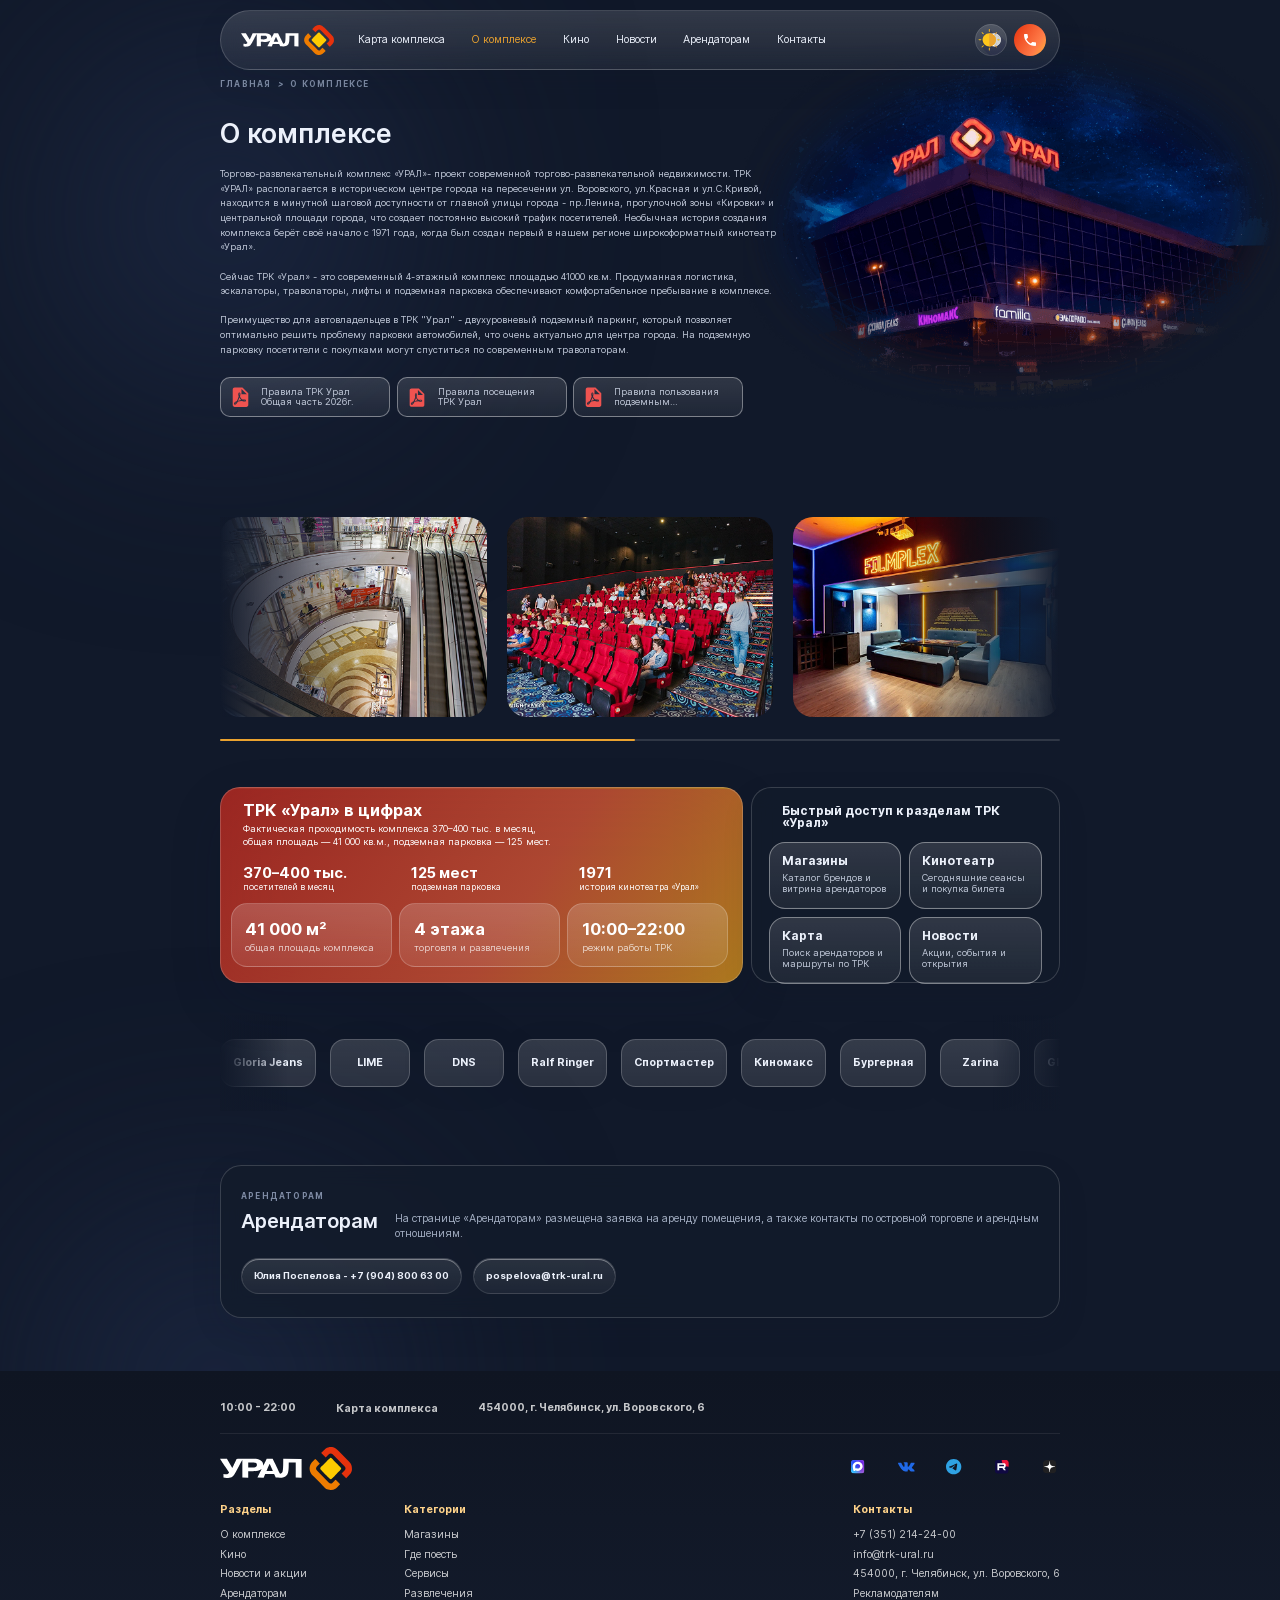
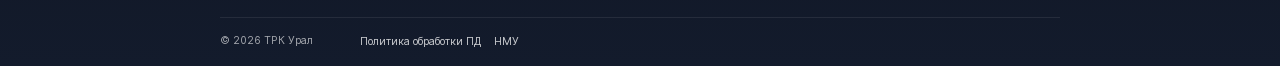
==== commit 8e90209f: "checklist 1" ====
--- a/about.html
+++ b/about.html
@@ -6,6 +6,7 @@
     <link rel="shortcut icon" href="images/svg/favicon.svg" type="image/x-icon">
     <title>ТРК Урал</title>
     <link rel="stylesheet" href="css/normalize.css">
+    <link rel="stylesheet" href="js/select2/select2.min.css">
     <link rel="stylesheet" href="js/swiper/swiper-bundle.css">
     <link rel="stylesheet" href="js/fancybox/fancybox.css">
     <link rel="stylesheet" href="css/style.css">
@@ -22,7 +23,7 @@
                 <ul>
                     <li><a href="maps.html">Карта комплекса</a></li>
                     <li><a href="about.html" class="active">О комплексе</a></li>
-                    <li><a href="javascript:void(0)">Кино</a></li>
+                    <li><a href="https://kinomax.ru/films">Кино</a></li>
                     <li><a href="news.html">Новости</a></li>
                     <li><a href="rents.html">Арендаторам</a></li>
                     <li><a href="contacts.html">Контакты</a></li>
@@ -47,7 +48,7 @@
                     <ul>
                         <li><a href="maps.html">Карта комплекса</a></li>
                         <li><a href="about.html" class="active">О комплексе</a></li>
-                        <li><a href="javascript:void(0)">Кино</a></li>
+                        <li><a href="https://kinomax.ru/films">Кино</a></li>
                         <li><a href="news.html">Новости</a></li>
                         <li><a href="rents.html">Арендаторам</a></li>
                         <li><a href="contacts.html">Контакты</a></li>
@@ -293,7 +294,7 @@
                         <p>Разделы</p>
                         <ul>
                             <li><a href="about.html">О комплексе</a></li>
-                            <li><a href="javascript:void(0)">Кино</a></li>
+                            <li><a href="https://kinomax.ru/films">Кино</a></li>
                             <li><a href="news.html">Новости и акции</a></li>
                             <li><a href="rents.html">Арендаторам</a></li>
                         </ul>
@@ -313,6 +314,7 @@
                             <li><a href="tel:+73512142400">+7 (351) 214-24-00</a></li>
                             <li><a href="mailto:info@trk-ural.ru">info@trk-ural.ru</a></li>
                             <li><a href="https://2gis.ru/chelyabinsk/search/%D0%A3%D0%BB.%D0%B2%D0%BE%D1%80%D0%BE%D0%B2%D1%81%D0%BA%D0%BE%D0%B3%D0%BE%206/firm/2111590608523434/61.394081%2C55.1573" target="_blank">454000, г. Челябинск, ул. Воровского, 6</a></li>
+                            <li><a href="marketing.html">Рекламодателям</a></li>
                         </ul>
                     </nav>
                 </div>
@@ -320,6 +322,7 @@
             <div class="footer-bottom">
                 <p class="footer-copyright">© 2026 ТРК Урал</p>
                 <a href="javascript:void(0)">Политика обработки ПД</a>
+                <a href="nmu.html">НМУ</a>
             </div>
         </div>
     </footer>
@@ -336,6 +339,7 @@
     <script src="js/jquery/jquery-3.7.1.min.js"></script>
     <script src="js/jquery/jquery.form.min.js"></script>
     <script src="js/jquery/jquery.inputmask.min.js"></script>
+    <script src="js/select2/select2.min.js"></script>
     <script src="js/swiper/swiper-bundle.js"></script>
     <script src="js/fancybox/fancybox.umd.js"></script>
     <script src="js/index.js"></script>
--- a/css/style.css
+++ b/css/style.css
@@ -225,12 +225,12 @@
 }
 @media (max-width: 768px) {
   main {
-    min-height: calc(100dvh - 56.6rem);
+    min-height: calc(100dvh - 59.5rem);
   }
 }
 @media (max-width: 576px) {
   main {
-    min-height: calc(100dvh - 61.8rem);
+    min-height: calc(100dvh - 64.7rem);
   }
 }
 
@@ -599,14 +599,20 @@
 }
 
 body:not(.light) .form, body.dark .form {
+  --color-form-input-border: rgba(255, 255, 255, 0.2);
+}
+body:not(.light) .form, body:not(.light) .select2-dropdown, body.dark .form, body.dark .select2-dropdown {
   --color-form-select-bg: transparent;
   --color-form-select-border: #6B7180;
-  --color-form-input-border: rgba(255, 255, 255, 0.2);
+  --color-form-select-focus-bg: rgba(26, 37, 62, 0.85);
 }
 body.light .form {
+  --color-form-input-border: #D0D1D3;
+}
+body.light .form, body.light .select2-dropdown {
   --color-form-select-bg: rgba(107, 113, 128, 0.08);
   --color-form-select-border: rgba(107, 113, 128, 0.5);
-  --color-form-input-border: #D0D1D3;
+  --color-form-select-focus-bg: rgba(255, 255, 255, 0.85);
 }
 
 .form-input {
@@ -697,42 +703,82 @@
   width: 100%;
   height: 4.8rem;
 }
-.form-select::before {
+.form-select::before, .form-select::after {
   content: "";
   position: absolute;
   width: 2.4rem;
   height: 1.2rem;
-  background: url(../images/svg/select-arrow.svg) no-repeat center/contain;
   pointer-events: none;
+  z-index: 1;
+  transition: all 0.1s linear;
   transform: translateY(-50%);
   top: 50%;
   right: 1.8rem;
 }
 @media (max-width: 992px) {
-  .form-select::before {
+  .form-select::before, .form-select::after {
     right: 1.4rem;
   }
 }
+.form-select::before {
+  background: url(../images/svg/select-arrow.svg) no-repeat center/contain;
+}
+.form-select::after {
+  background: url(../images/svg/select-arrow-active.svg) no-repeat center/contain;
+  opacity: 0;
+}
+.form-select:has(.select2.select2-container--open)::before {
+  opacity: 0;
+}
+.form-select:has(.select2.select2-container--open)::after {
+  opacity: 1;
+}
 .form-select select {
+  width: 100%;
+  appearance: none;
+  -webkit-appearance: none;
+  -moz-appearance: none;
+  -o-appearance: none;
+}
+.form-select select::-ms-expand {
+  display: none;
+}
+.form-select select + .select2 {
+  width: 100% !important;
+}
+.form-select select + .select2 .select2-selection {
+  height: 4.8rem;
+  background-color: var(--color-form-select-bg);
+  border: var(--color-form-select-border) 1px solid;
+  border-radius: 2.4rem;
+  outline: none;
+  transition: all 0.2s linear, border-radius 0 linear;
+}
+.form-select select + .select2 .select2-selection__rendered {
+  font-weight: 500;
+  font-size: 1.6rem;
+  line-height: 4.8rem;
+  color: #EAA22F;
+  padding: 0 0 0 2.5rem;
+  transform: translateY(-0.15rem);
+}
+@media (max-width: 992px) {
+  .form-select select + .select2 .select2-selection__rendered {
+    padding: 0 0 0 1.6rem;
+  }
+}
+.form-select select + .select2 .select2-selection__placeholder {
   font-weight: 500;
   font-size: 1.6rem;
   color: #EAA22F;
-  width: 100%;
-  height: 100%;
-  background-color: var(--color-form-select-bg);
-  box-sizing: border-box;
-  padding-left: 2.5rem;
-  border: var(--color-form-select-border) 1px solid;
-  border-radius: 10rem;
-  cursor: pointer;
-  appearance: none;
-  outline: none;
-  transition: all 0.2s linear;
-}
-@media (max-width: 992px) {
-  .form-select select {
-    padding-left: 1.6rem;
-  }
+  display: block;
+}
+.form-select select + .select2 .select2-selection__arrow {
+  display: none;
+}
+.form-select select + .select2.select2-container--open .select2-selection {
+  background-color: var(--color-form-select-focus-bg);
+  border-bottom: none;
 }
 .form-warning {
   font-size: 1.6rem;
@@ -755,6 +801,36 @@
   background: url(../images/svg/form-warning-icon.svg) no-repeat center/contain;
   left: 0;
   bottom: -0.5rem;
+}
+
+.select2-dropdown {
+  background-color: var(--color-form-select-focus-bg);
+  backdrop-filter: blur(5px);
+  border: var(--color-form-select-border) 1px solid;
+  border-radius: 0 0 2.4rem 2.4rem;
+  z-index: 100;
+  transition: all 0.2s linear, width 0 linear;
+}
+.select2-dropdown .select2-search {
+  display: none;
+}
+.select2-dropdown .select2-results__options {
+  max-height: none !important;
+  padding: 0 2.4rem 2rem;
+}
+.select2-dropdown .select2-results__options .select2-results__option--selectable {
+  font-size: 1.2rem;
+  line-height: 2.1rem;
+  color: var(--color-primary);
+  padding: 0;
+  transition: all 0.2s linear;
+}
+.select2-dropdown .select2-results__options .select2-results__option--highlighted.select2-results__option--selectable {
+  background-color: transparent;
+  color: #EAA22F;
+}
+.select2-dropdown .select2-results__options .select2-results__option--selected {
+  background-color: transparent;
 }
 
 .checkbox {
@@ -1588,22 +1664,6 @@
     margin-left: 0;
   }
 }
-.footer__menus .menu:last-of-type p {
-  margin-bottom: 2.4rem;
-}
-@media (max-width: 992px) {
-  .footer__menus .menu:last-of-type p {
-    margin-bottom: 1rem;
-  }
-}
-.footer__menus .menu:last-of-type ul {
-  gap: 1.8rem;
-}
-@media (max-width: 992px) {
-  .footer__menus .menu:last-of-type ul {
-    gap: 1rem;
-  }
-}
 .footer .menu p {
   font-weight: 700;
   font-size: 1.6rem;
@@ -1634,7 +1694,7 @@
 .footer-bottom {
   display: flex;
   align-items: center;
-  gap: 7rem;
+  gap: 2rem;
   padding-top: 2.5rem;
   border-top: rgba(255, 255, 255, 0.08) 1px solid;
 }
@@ -1645,18 +1705,20 @@
 }
 @media (max-width: 576px) {
   .footer-bottom {
-    flex-direction: column;
+    flex-wrap: wrap;
     align-items: start;
-    gap: 0.8rem;
+    gap: 0.8rem 1.5rem;
   }
 }
 .footer-bottom p {
   font-size: 1.6rem;
   color: rgba(255, 255, 255, 0.62);
+  margin-right: 5rem;
 }
 @media (max-width: 992px) {
   .footer-bottom p {
     color: rgba(255, 255, 255, 0.3);
+    margin-right: 0;
   }
 }
 .footer-bottom a {
@@ -1754,7 +1816,7 @@
     flex-direction: column;
     align-items: start;
     gap: 1.5rem;
-    margin-bottom: 2.2rem;
+    margin-bottom: 1.6rem;
   }
 }
 .rent-connect__block .title {
@@ -1790,10 +1852,27 @@
     gap: 1rem;
   }
 }
+.rent-connect__buttons .btn {
+  flex-direction: column;
+  gap: 0.5rem;
+  height: 5.4rem;
+  padding: 0 1.8rem;
+}
 @media (max-width: 992px) {
   .rent-connect__buttons .btn {
     width: 100%;
-  }
+    height: 4.4rem;
+  }
+}
+.rent-connect__buttons .btn:has(> span) {
+  align-items: start;
+  height: 5.4rem;
+}
+.rent-connect__buttons .btn span {
+  font-weight: 500;
+  font-size: 1.4rem;
+  color: var(--color-secondary);
+  transition: all 0.2s linear;
 }
 .rent-connect .bg-light {
   left: -24.4rem;
@@ -3213,12 +3292,6 @@
     height: 30rem;
   }
 }
-.map__item img {
-  width: 100%;
-  height: 100%;
-  object-fit: cover;
-  object-position: center;
-}
 .map .bg-light {
   right: -27rem;
   bottom: -6.5rem;
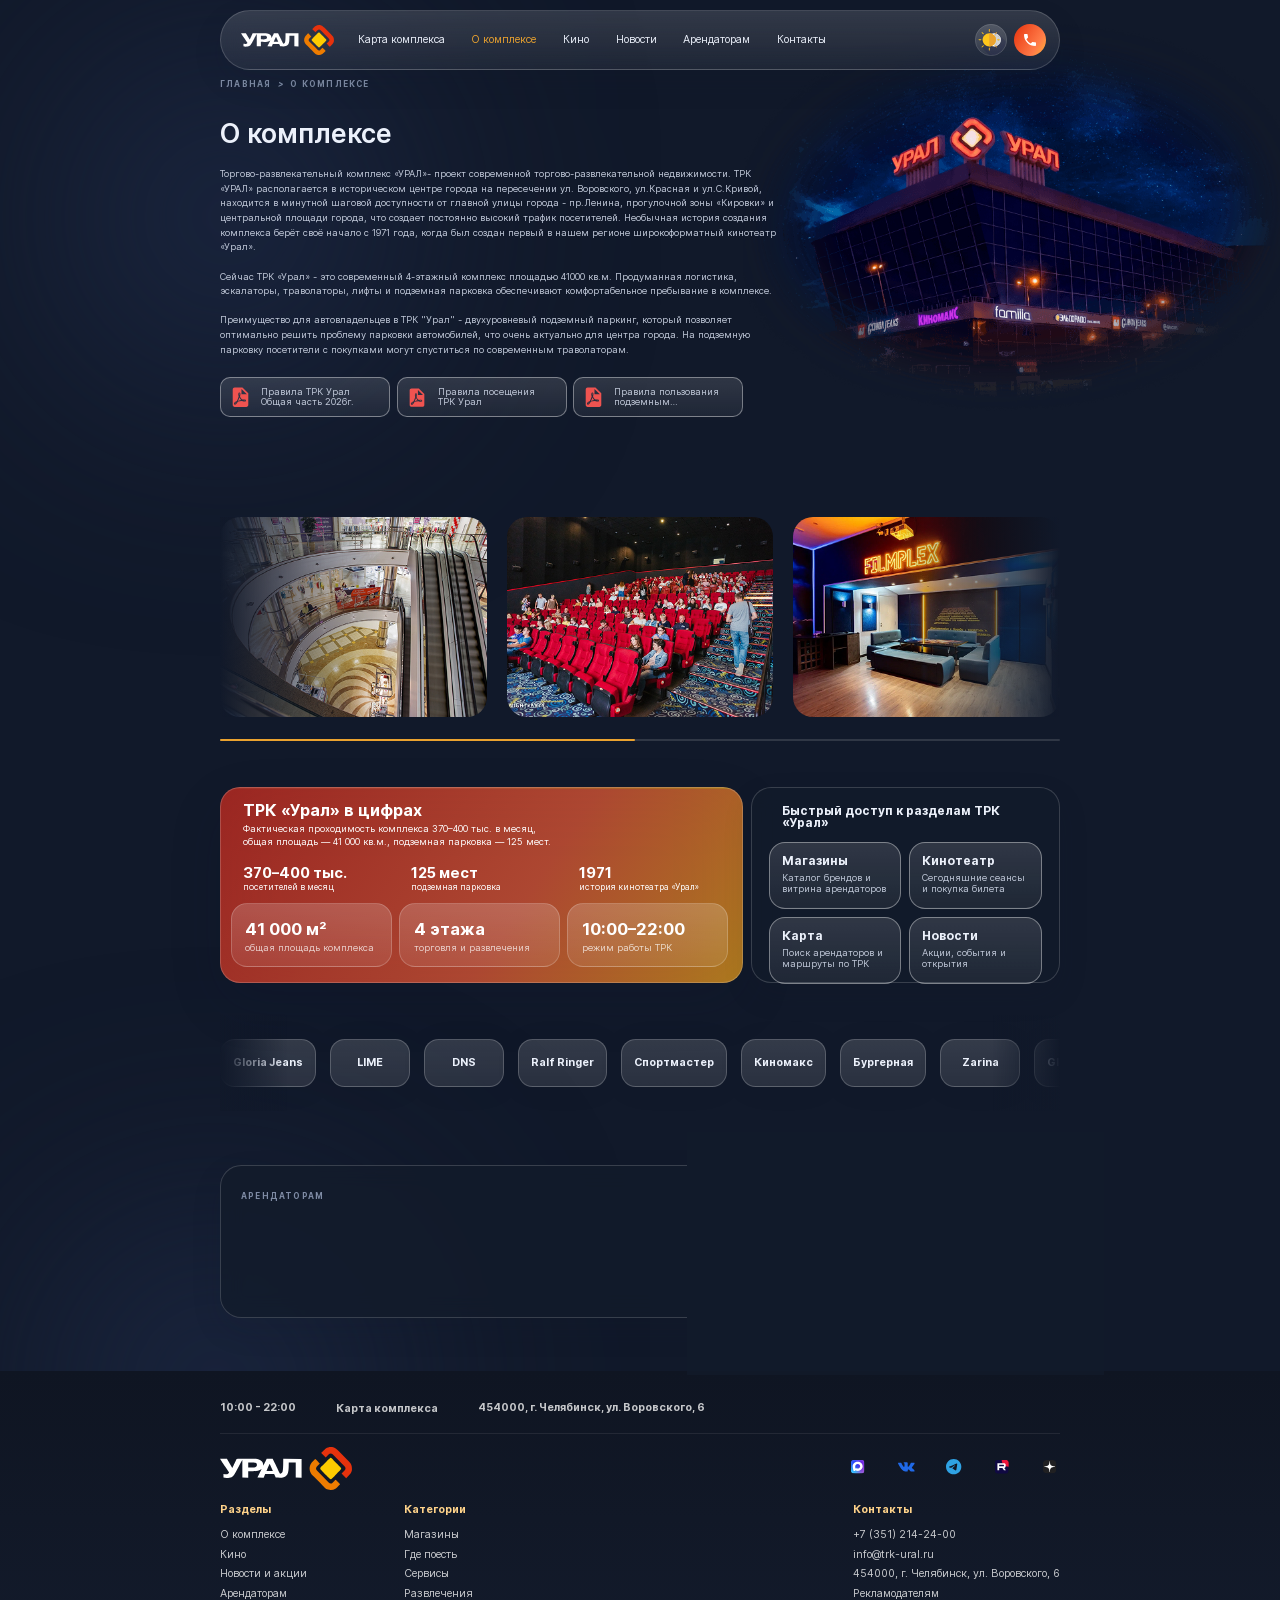
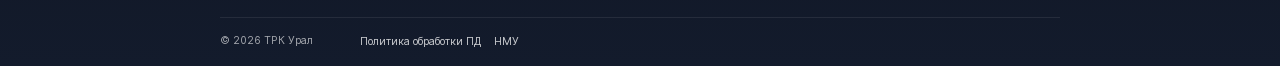
==== commit d9cd4a52: "animations added" ====
--- a/about.html
+++ b/about.html
@@ -9,6 +9,7 @@
     <link rel="stylesheet" href="js/select2/select2.min.css">
     <link rel="stylesheet" href="js/swiper/swiper-bundle.css">
     <link rel="stylesheet" href="js/fancybox/fancybox.css">
+    <link rel="stylesheet" href="js/aos/aos.css">
     <link rel="stylesheet" href="css/style.css">
 </head>
 <body class="dark">
@@ -342,6 +343,7 @@
     <script src="js/select2/select2.min.js"></script>
     <script src="js/swiper/swiper-bundle.js"></script>
     <script src="js/fancybox/fancybox.umd.js"></script>
+    <script src="js/aos/aos.js"></script>
     <script src="js/index.js"></script>
 </body>
 </html>
--- a/css/style.css
+++ b/css/style.css
@@ -2402,18 +2402,12 @@
   width: 100%;
   height: 51.8rem;
   border-radius: 3rem;
+  overflow: hidden;
 }
 @media (max-width: 992px) {
   .index-map__item {
     height: 44.5rem;
   }
-}
-.index-map__item img {
-  width: 100%;
-  height: 100%;
-  object-fit: cover;
-  object-position: center;
-  border-radius: inherit;
 }
 .index-map .bg-light {
   right: -17.5rem;
@@ -4786,12 +4780,6 @@
     height: 36rem;
   }
 }
-.shop-map__item img {
-  width: 100%;
-  height: 100%;
-  object-fit: cover;
-  object-position: center;
-}
 
 .shops-similar {
   margin-bottom: 8rem;
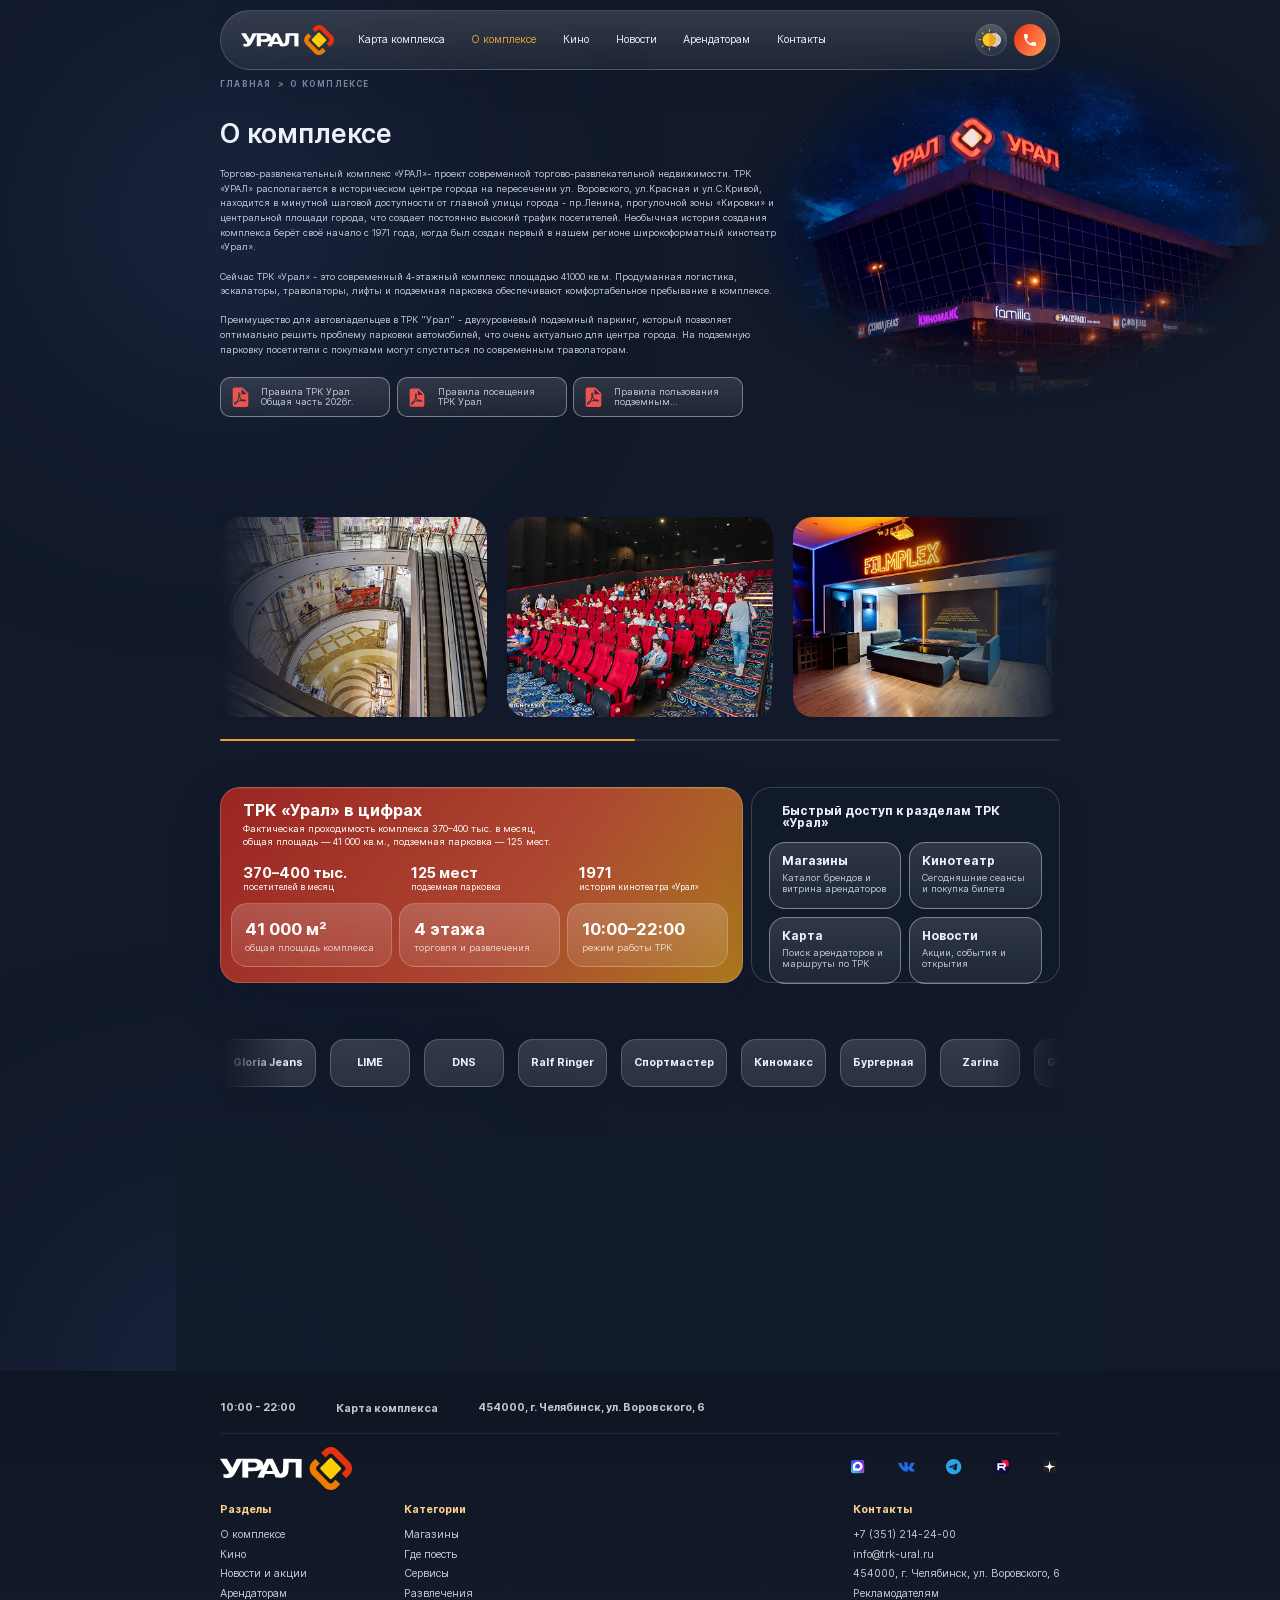
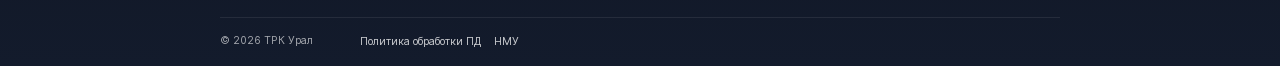
==== commit 83874f24: "checklist 2" ====
--- a/about.html
+++ b/about.html
@@ -252,7 +252,7 @@
                         <p class="rent-connect-text">На странице «Арендаторам» размещена заявка на аренду помещения, а также контакты по островной торговле и арендным отношениям.</p>
                     </div>
                     <div class="rent-connect__buttons">
-                        <a href="tel:+79048006300" class="btn btn-bold">Юлия Поспелова - +7 (904) 800 63 00</a>
+                        <a href="tel:+79048006300" class="btn btn-bold"><span>Менеджер отдела аренды</span>Юлия Поспелова - +7 (904) 800 63 00</a>
                         <a href="mailto:" class="btn btn-bold">pospelova@trk-ural.ru</a>
                     </div>
                 </div>
--- a/css/style.css
+++ b/css/style.css
@@ -4230,12 +4230,6 @@
   border-radius: 3rem;
   overflow: hidden;
 }
-.shops-map__item img {
-  width: 100%;
-  height: 100%;
-  object-fit: cover;
-  object-position: center;
-}
 .shops-sort {
   display: flex;
   align-items: center;
